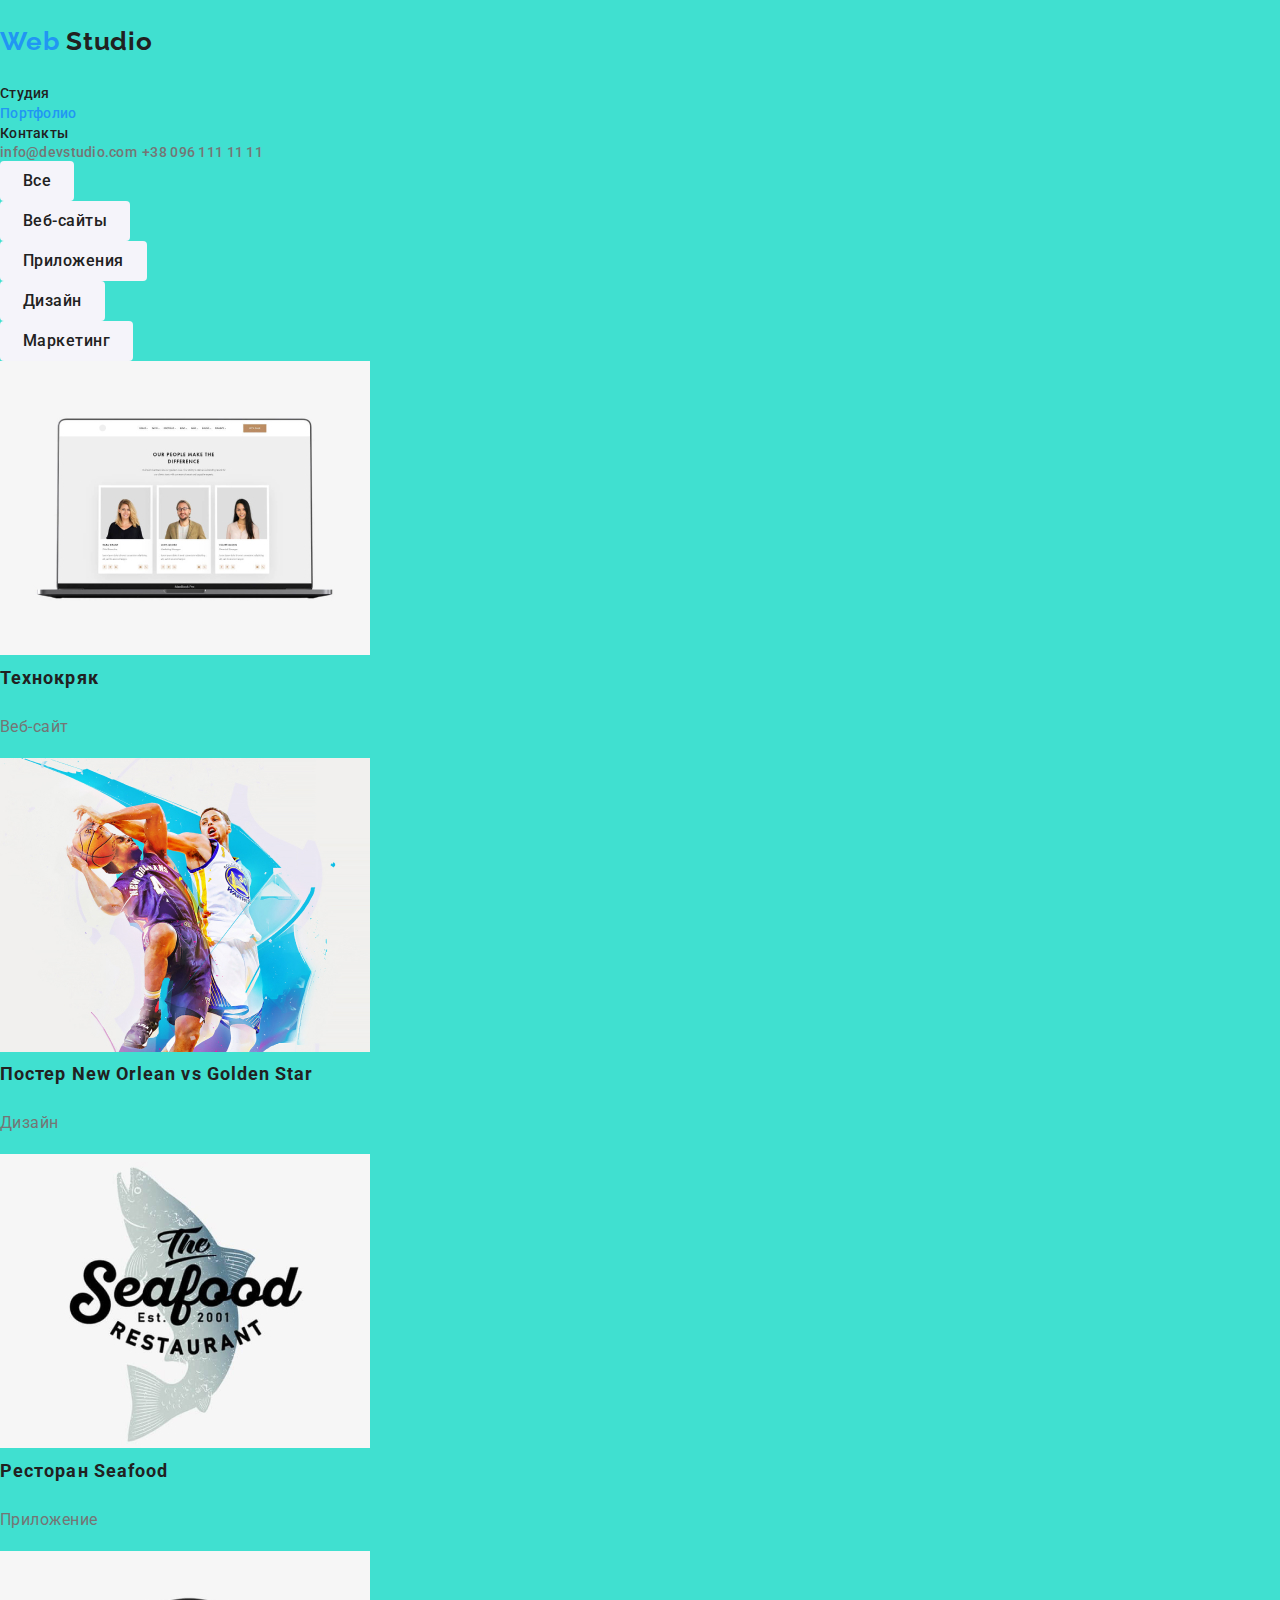
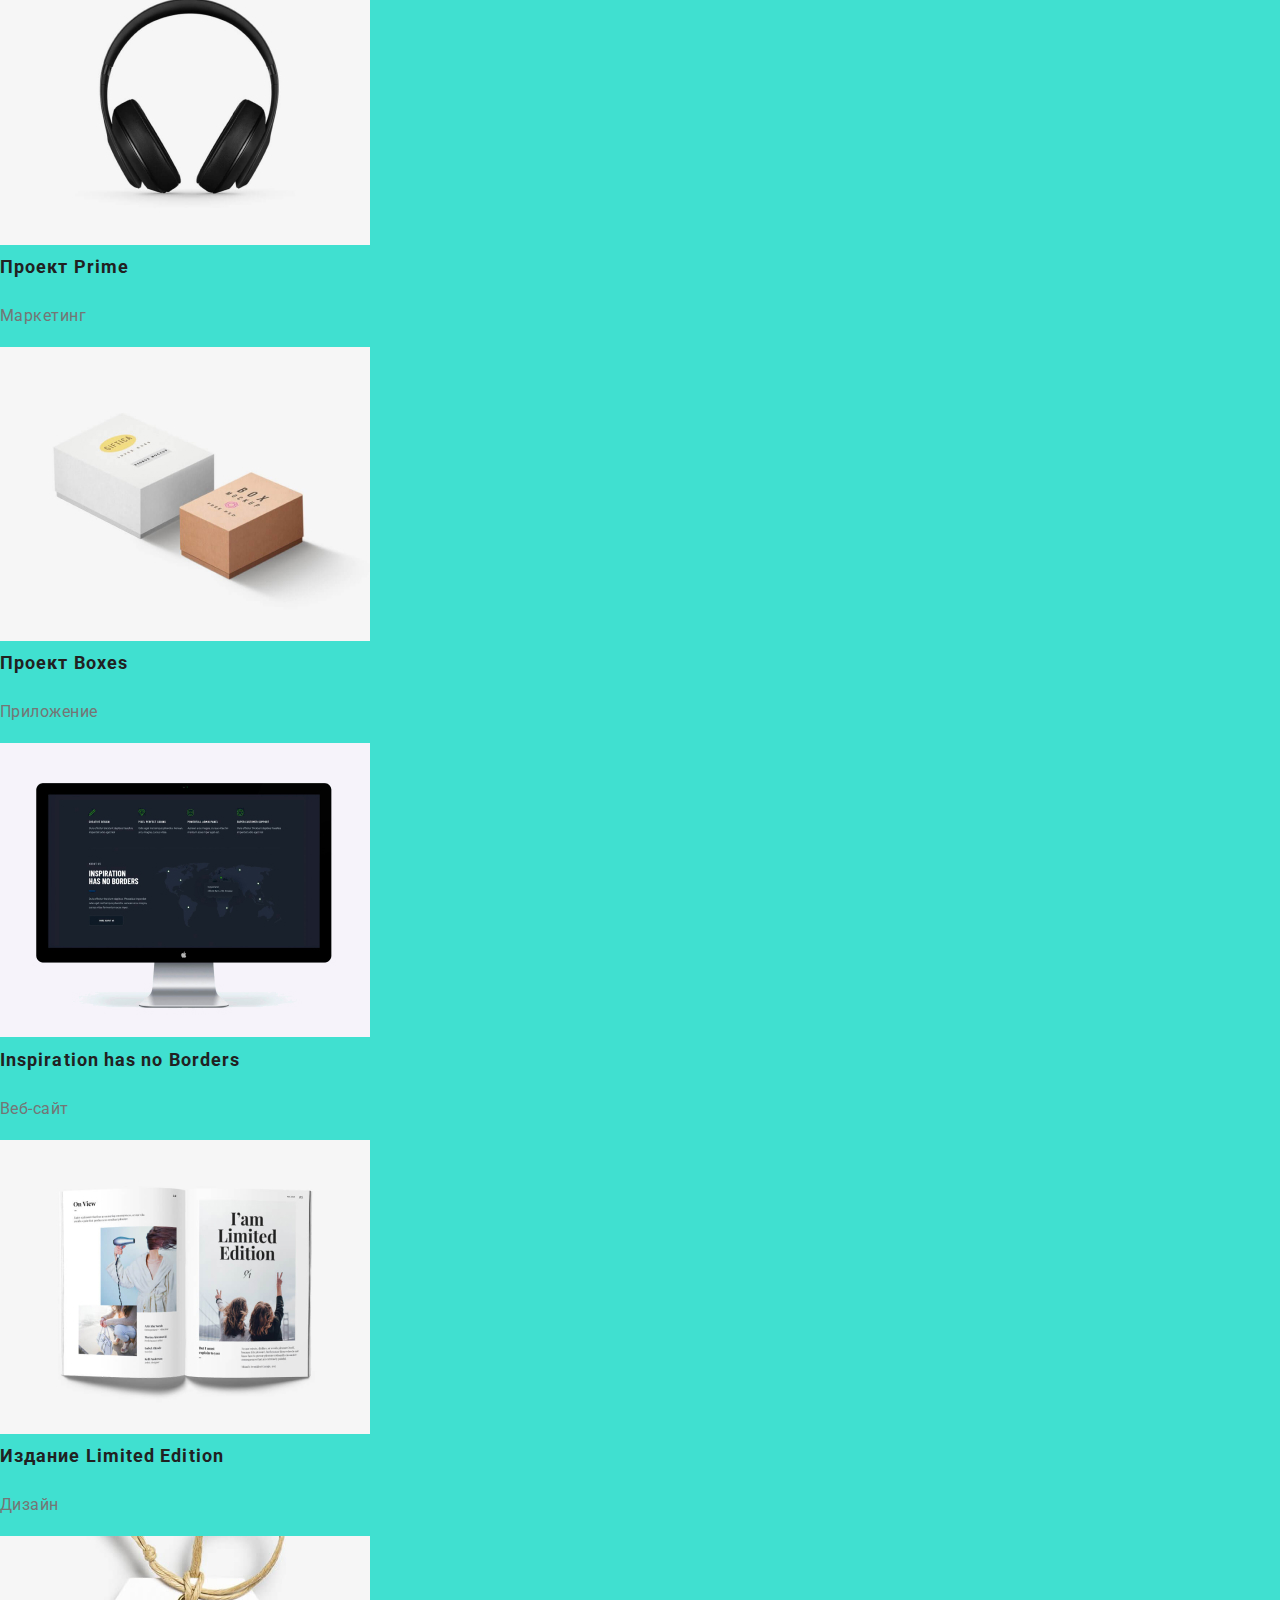
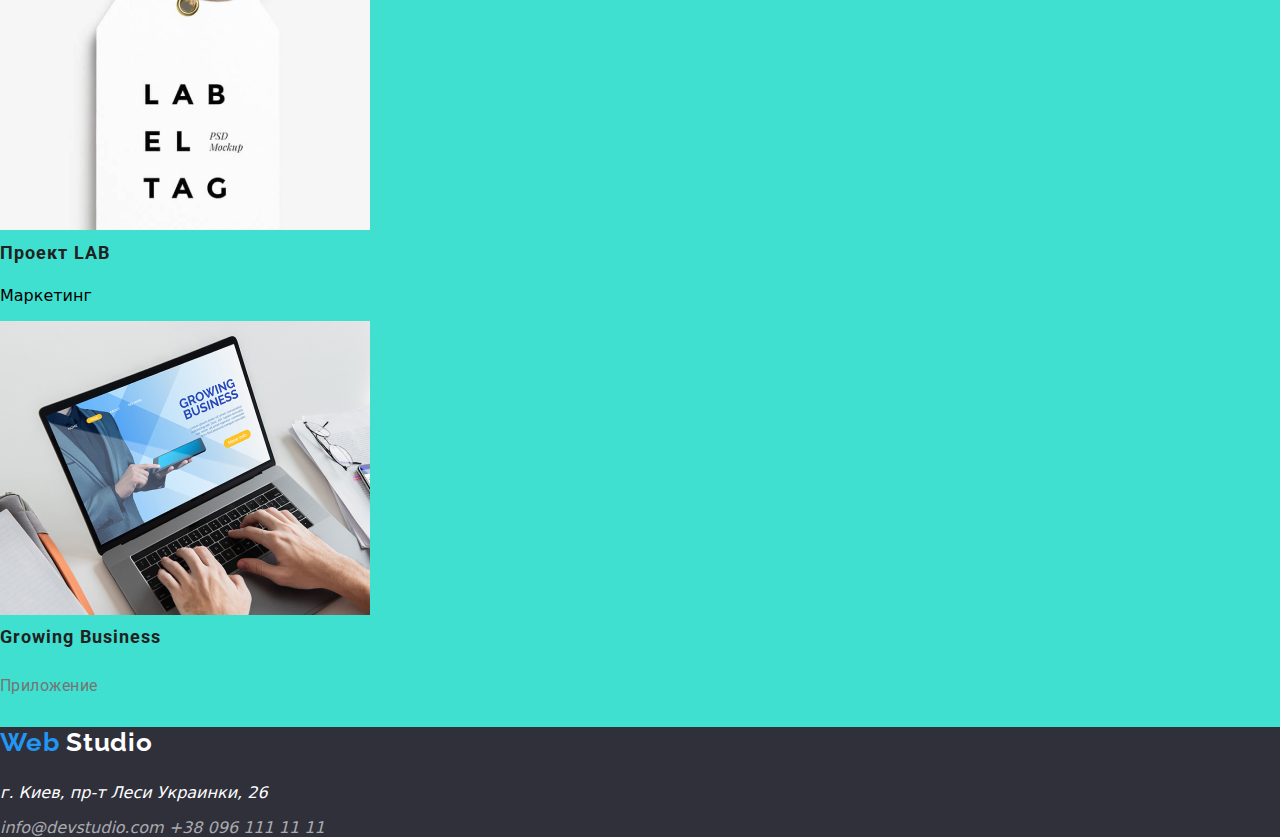
==== portfolio.html @ 411bbccc "підготував для роботи над 3 д.з по новому макету" ====
<!DOCTYPE html>
<html lang="en">
<head>
  <meta charset="UTF-8">
  <meta name="viewport" content="width=device-width, initial-scale=1.0">
  <title>WebStudio</title>
  <link rel="stylesheet" href="./css/styles.css">
  <link
    rel="stylesheet"
    href="https://cdnjs.cloudflare.com/ajax/libs/modern-normalize/0.7.0/modern-normalize.min.css"
  />
  <link
      href="https://fonts.googleapis.com/css2?family=Raleway:wght@400;700&family=Roboto:wght@400;500;700;900&display=swap"
      rel="stylesheet"
    />
</head>
<body>
  <header>
    <nav>
      <a class="logo" href="./index.html"> 
        <p>Web <span class="logo_Studio">Studio</span> </p>
      </a>
      <ul class="list"> 
        <li class="item"> <a class="link"  href="./index.html">Студия</a> </li>
        <li class="item"> <a class="link current" href="./portfolio.html">Портфолио</a> </li>
        <li class="item"> <a class="link" href="">Контакты</a> </li>
      </ul>
    </nav>
    <address>
      <a class="addres-link" href="mailto:info@devstudio.com">info@devstudio.com</a>
      <a class="addres-link" href="tell:+380961111111">+38 096 111 11 11</a>
    </address>
  </header>

  <main>
    <h1 hidden>Portfolio</h1>
  <!-- фільтер -->
    <section class="filter">
      <ul class="filter__list">
        <li class="filter__item"> <button class="button" type="button">Все</button> </li>
        <li class="filter__item"> <button class="button" type="button">Веб-сайты</button> </li>
        <li class="filter__item"> <button class="button" type="button">Приложения</button> </li>
        <li class="filter__item"> <button class="button" type="button">Дизайн</button> </li>
        <li class="filter__item"> <button class="button" type="button">Маркетинг</button> </li>
      </ul>
    </section>
   <!-- наші проекти  -->
    <section class="our_projects">
      <ul>
        <li><img src="./images/portfolio/p-folio_tehnokriak.jpg" alt="Веб-сайты" width="370px" height="294px" > <h2 class="our_projects__title"> Технокряк</h2> <p class="our_projects__descript">Веб-сайт </p> </li>
        <li><img src="./images/portfolio/p-folio_poster_New_Orlean.jpg" alt="Постери" width="370px" height="294px" > <h2 class="our_projects__title">Постер New Orlean vs Golden Star </h2> <p class="our_projects__descript">Дизайн </p> </li>
        <li><img src="./images/portfolio/p-folio_restaurant_Seafood.jpg" alt="ресторани" width="370px" height="294px" > <h2 class="our_projects__title">Ресторан Seafood </h2> <p class="our_projects__descript"> Приложение</p> </li>
        <li><img src="./images/portfolio/p-folio_Project_Prime.jpg" alt="Проект Прайм" width="370px" height="294px" > <h2 class="our_projects__title"> Проект Prime</h2> <p class="our_projects__descript"> Маркетинг</p> </li>
        <li><img src="./images/portfolio/p-folio_project_Boxes.jpg" alt="project  Boxes" width="370px" height="294px" > <h2 class="our_projects__title">Проект Boxes </h2> <p class="our_projects__descript">Приложение </p> </li>
        <li><img src="./images/portfolio/p-folio_Inspiration_has_no_Borders.jpg" alt="Inspiration has no Borders" width="370px" height="294px" > <h2 class="our_projects__title"> Inspiration has no Borders</h2> <p class="our_projects__descript">Веб-сайт </p> </li>
        <li><img src="./images/portfolio/p-folio_publication_Limited_Edition.jpg" alt="Издание Limited Edition" width="370px" height="294px" > <h2 class="our_projects__title">Издание Limited Edition </h2> <p class="our_projects__descript"> Дизайн</p> </li>
        <li><img src="./images/portfolio/p-folio_project_LAB.jpg" alt="Проект LAB" width="370px" height="294px" > <h2 class="our_projects__title"> Проект LAB</h2> <p> Маркетинг</p class="our_projects__descript"> </li>
        <li><img src="./images/portfolio/p-folio_Growing_Business.jpg" alt="Growing Business" width="370px" height="294px" > <h2 class="our_projects__title">Growing Business </h2> <p class="our_projects__descript">Приложение </p> </li>
      </ul>
    </section>

  </main>

  <!-- футер -->
  <footer>
    <a class="logo" href="./index.html"> 
      <p>Web <span class="logo_Studio">Studio</span> </p>
      </a>
    <address>
      <p class="footer-address">г. Киев, пр-т Леси Украинки, 26</p>
      <a href="mailto:info@devstudio.com">info@devstudio.com</a>
      <a href="tell:+380961111111">+38 096 111 11 11</a>
    </address>
  </footer>
  
</body>
</html>
---- css/styles.css ----
:root {
  --logo-color: #2196F3;
  --descript-color: #757575;
  --addres-footer-color: rgba(255, 255, 255, 0.6);
  --font-color: #212121;
  --background-button: #F5F4FA; 
  --dark-background-color: #FFFFFF;
}

h1,h2,h3 {margin: 0px;}
a {
  text-decoration: none;
}
ul {
  list-style: none;
  padding: 0px;
  margin: 0px;
}

body {background-color: turquoise;}

/* =====header===== */
header .link {
  font-family: Roboto;
  font-weight: 500;
  font-size: 14px;
  line-height: 1.43;
  letter-spacing: 0.02em;
  color: var(--font-color);}
  header .link:hover, header .link:focus {
    color: var(--logo-color);
  }

.logo { color: var(--logo-color) ;
  font-family: Raleway;
  font-weight: bold;
  font-size: 26px;
  line-height: 1.192;
  letter-spacing: 0.03em;
 } 
  .logo_Studio { color: var(--font-color);}
.addres-link 
{font-family: Roboto;
  font-style: normal;
  font-weight: 500;
  font-size: 14px;
  line-height: 1.143;
  letter-spacing: 0.02em;
 color: var(--descript-color);}
 .addres-link:hover, .addres-link:focus {
color: var(--logo-color);
 }
 
 nav .current {
  color: var(--logo-color);}

/* =====hero===== */
.hero {background-color: #2F303A;}
.hero .title { 
  font-family: Roboto;
  font-weight: 900;
  font-size: 44px;
  line-height: 1.364;
  text-align: center;
  letter-spacing: 0.06em;
  text-transform: uppercase;
  color: var(--dark-background-color) ; }

  /* =====button===== */
  .hero .button {
font-family: Roboto;
font-style: normal;
font-weight: bold;
font-size: 16px;
line-height: 1.875;
/* display: flex; */
align-items: center;
text-align: center;
letter-spacing: 0.06em;
color: var(--dark-background-color);
background-color: var(--logo-color);
padding: 10px 32px;
  }
/* =====filter===== */
  .filter .button {
    font-family: Roboto;
    font-weight: 500;
    font-size: 16px;
    line-height: 1.625;
    text-align: center;
    letter-spacing: 0.03em;
    color: var(--font-color);
    background: var(--background-button);

    padding: 6px 22px;
  }
  .button:hover, .button:focus {
color: var(--dark-background-color);
background-color: var(--logo-color);
  }
  .button {
    border-radius: 4px;
    border: 1px solid transparent;
    
  }
/* .bbbutton {border-radius: 4px;
  font-size: 16px;
  padding: 6px 22px;
  display: inline-block;
  font-family: inherit;
  font-weight: bold;
  text-align: center;
  border: 1px solid transparent;


  color: tomato;
  background-color: blue;
  line-height: 1.88;
  letter-spacing: 0.06em;
  padding: 10px 32px;} */
/* =====advantages===== */
.advantages__title{
  font-family: Roboto;
font-weight: bold;
font-size: 14px;
line-height: 1.143;
letter-spacing: 0.03em;
text-transform: uppercase;
color: var(--font-color);
}
.advantages__descript {
  font-family: Roboto;
  font-weight: normal;
  font-size: 14px;
  line-height: 2;
  letter-spacing: 0.03em;
  color:var(--descript-color);}

  /* =====specialty===== */
.specialty__title {
font-family: Roboto;
font-weight: bold;
font-size: 36px;
line-height: 1.167;
text-align: center;
letter-spacing: 0.03em;
color: var(--font-color);
}

/* =====team===== */
.team__title{
  font-family: Roboto;
    font-weight: bold;
  font-size: 36px;
  line-height: 1.167;
  text-align: center;
  letter-spacing: 0.03em;
  color: var(--font-color);}
.team__subtitle {font-family: Roboto;
  font-weight: 500;
  font-size: 16px;
  line-height: 1.1875;
  text-align: center;
  letter-spacing: 0.03em;
  color: var(--font-color);
  }
  .team__descript {
    font-family: Roboto;
font-weight: normal;
font-size: 16px;
line-height: 1.1875;
text-align: center;
letter-spacing: 0.03em;
color:var(--descript-color);
  }

  
/* =====Portfolio===== */
.our_projects__title {
  font-family: Roboto;
font-weight: bold;
font-size: 18px;
line-height: 2;
letter-spacing: 0.06em;
color:var(--font-color);
}
.our_projects__descript {
  font-family: Roboto;
font-weight: normal;
font-size: 16px;
line-height: 1.875;
letter-spacing: 0.03em;
color: var(--descript-color);
}

  /* =====footer===== */
footer .logo_Studio {color: var(--dark-background-color);}
footer {background-color: #2F303A;
}
.footer-address {
  color: var(--dark-background-color);
}
footer address a {color: rgba(255, 255, 255, 0.6);
 }


/* ====кусочок коду для приховування непотрібно-технічного заголовку===
===hidden===
.visually-hidden {
  position: absolute !important;
  clip: rect(1px 1px 1px 1px);
  clip: rect(1px, 1px, 1px, 1px);
  padding:0 !important;
  border:0 !important;
  height: 1px !important; 
  width: 1px !important; 
  overflow: hidden;} */
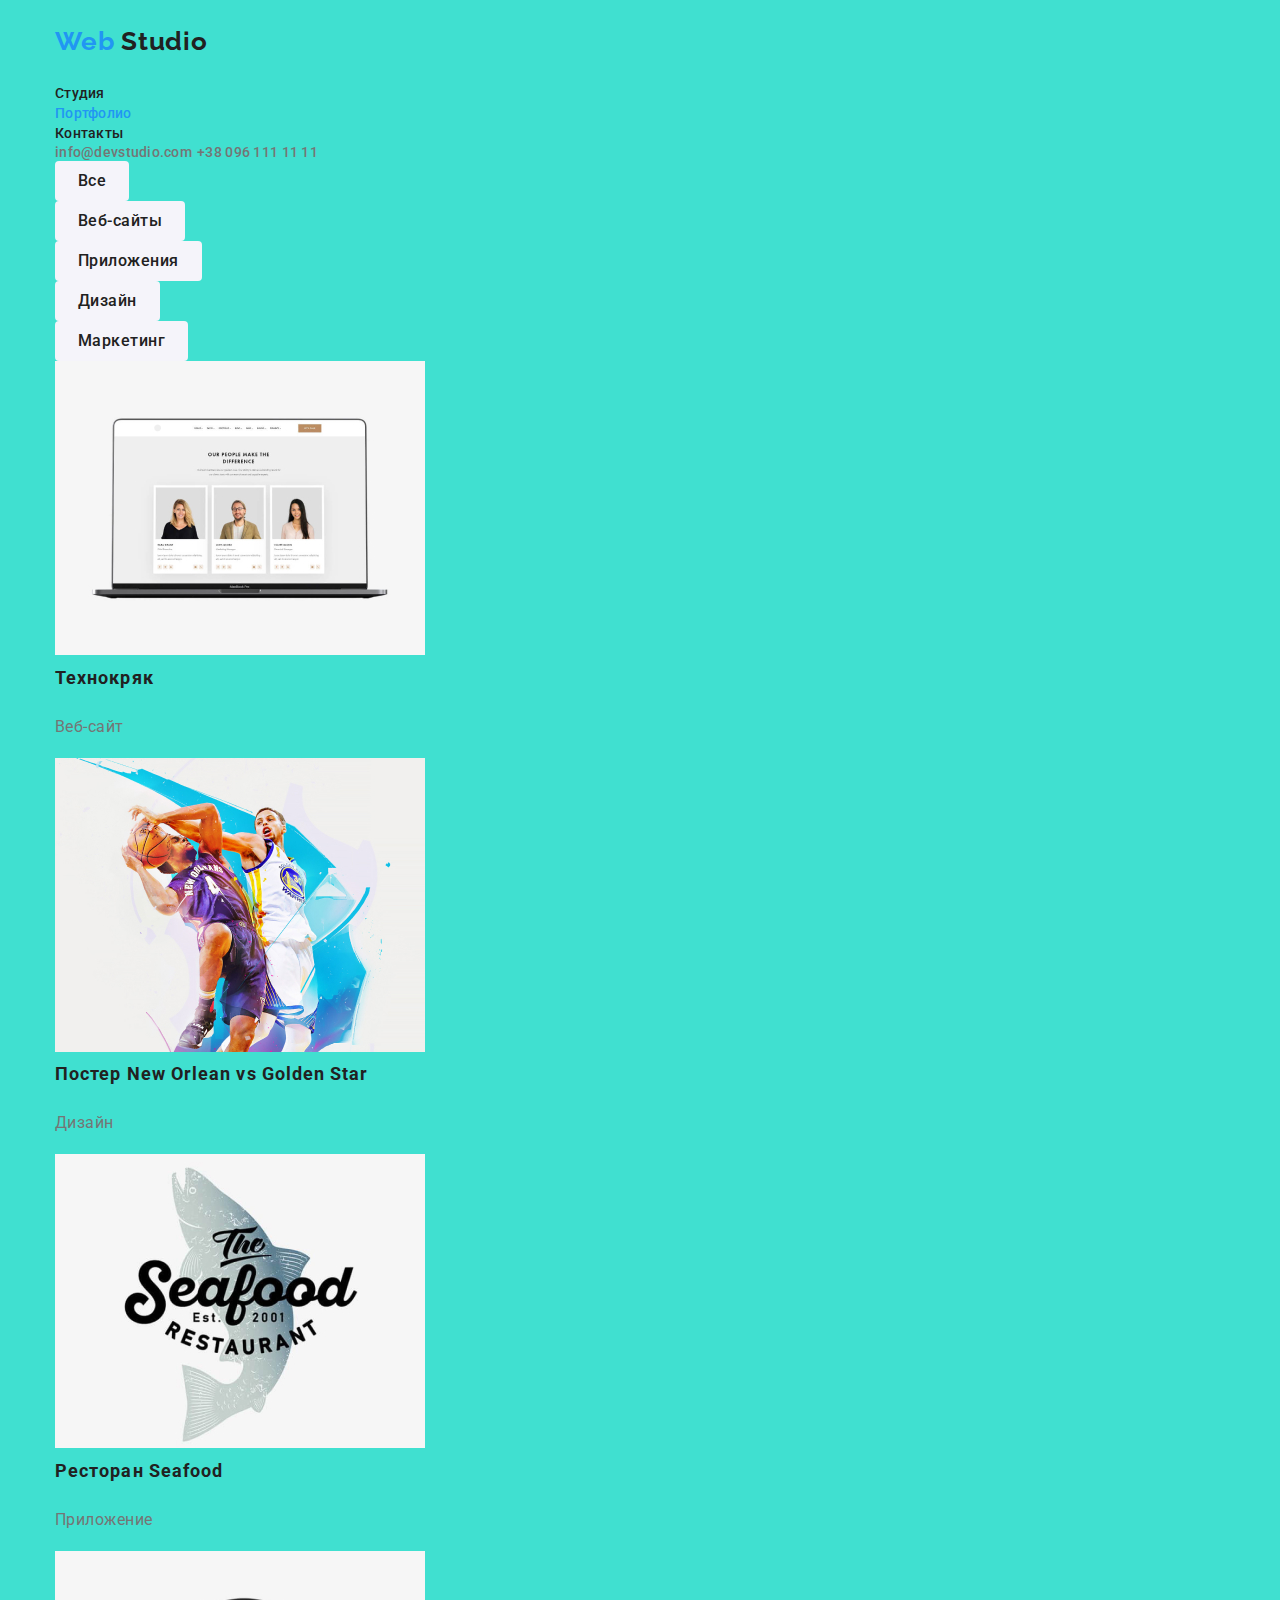
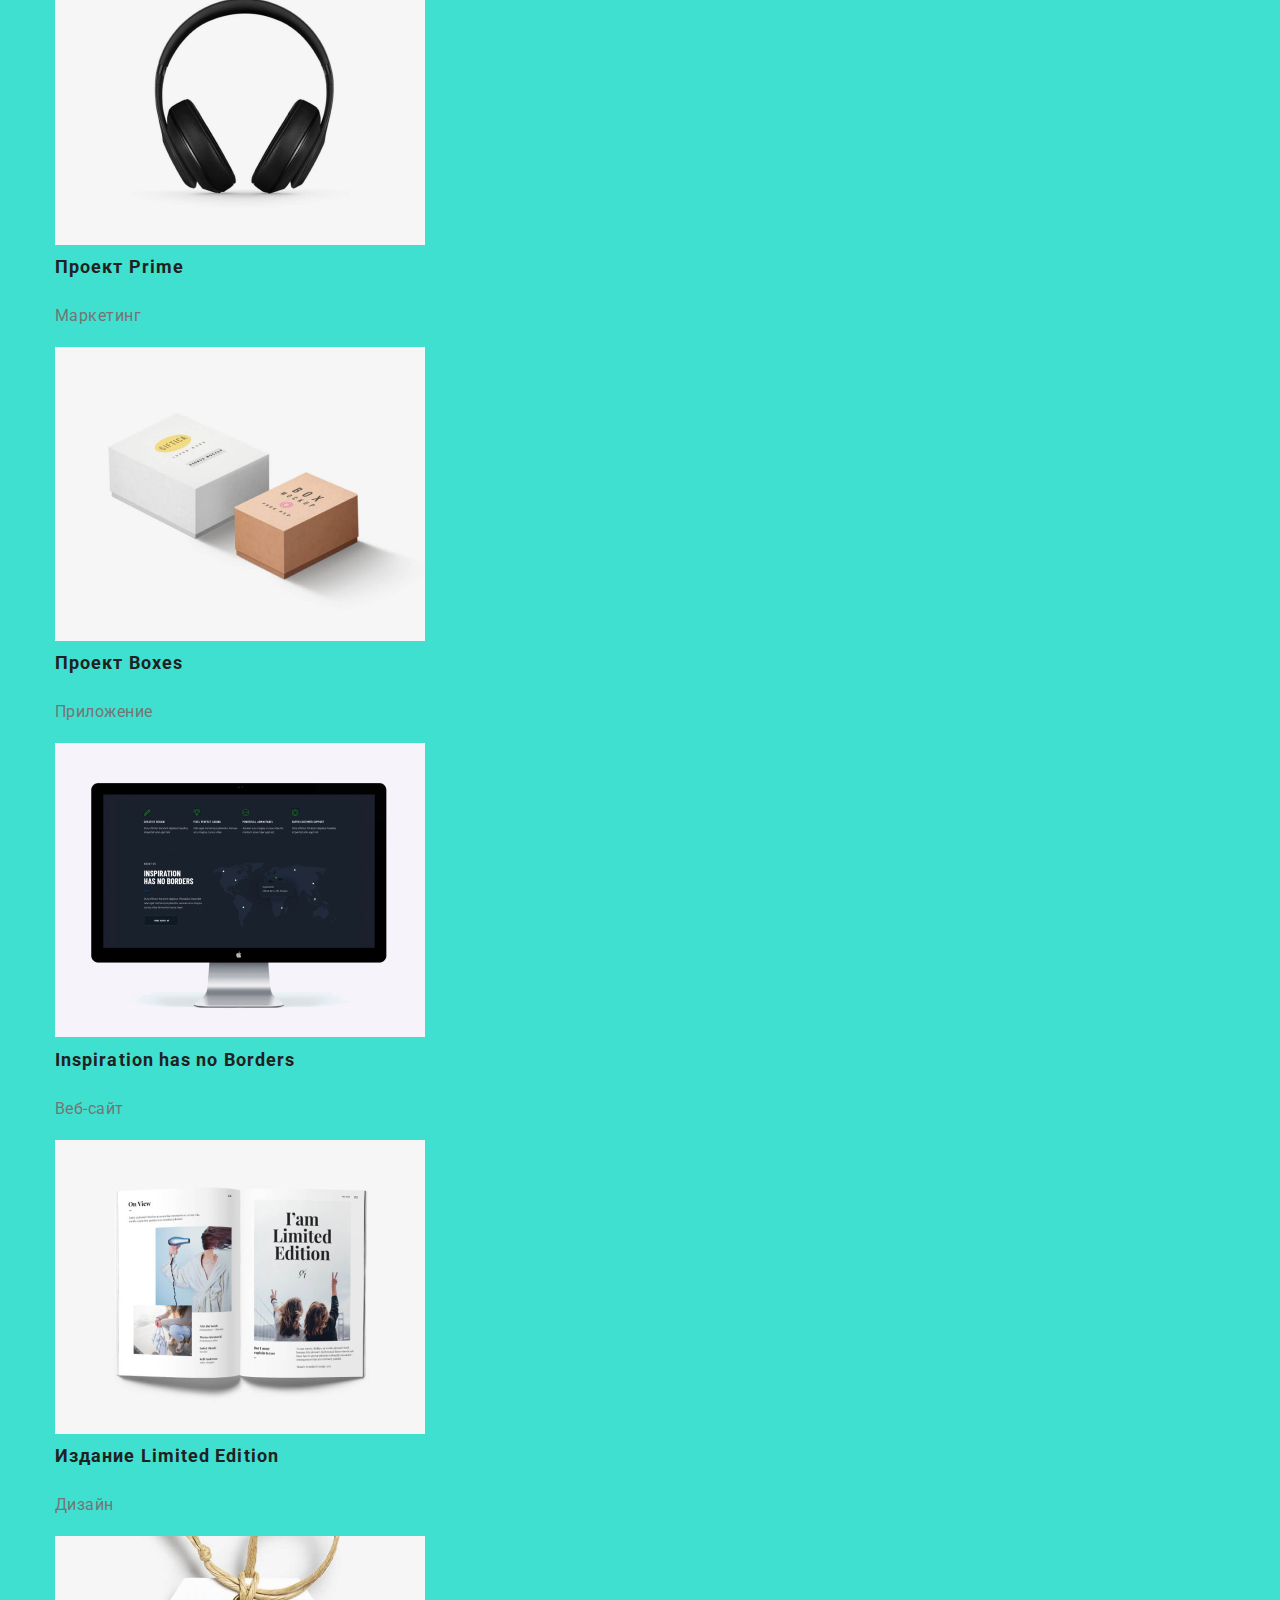
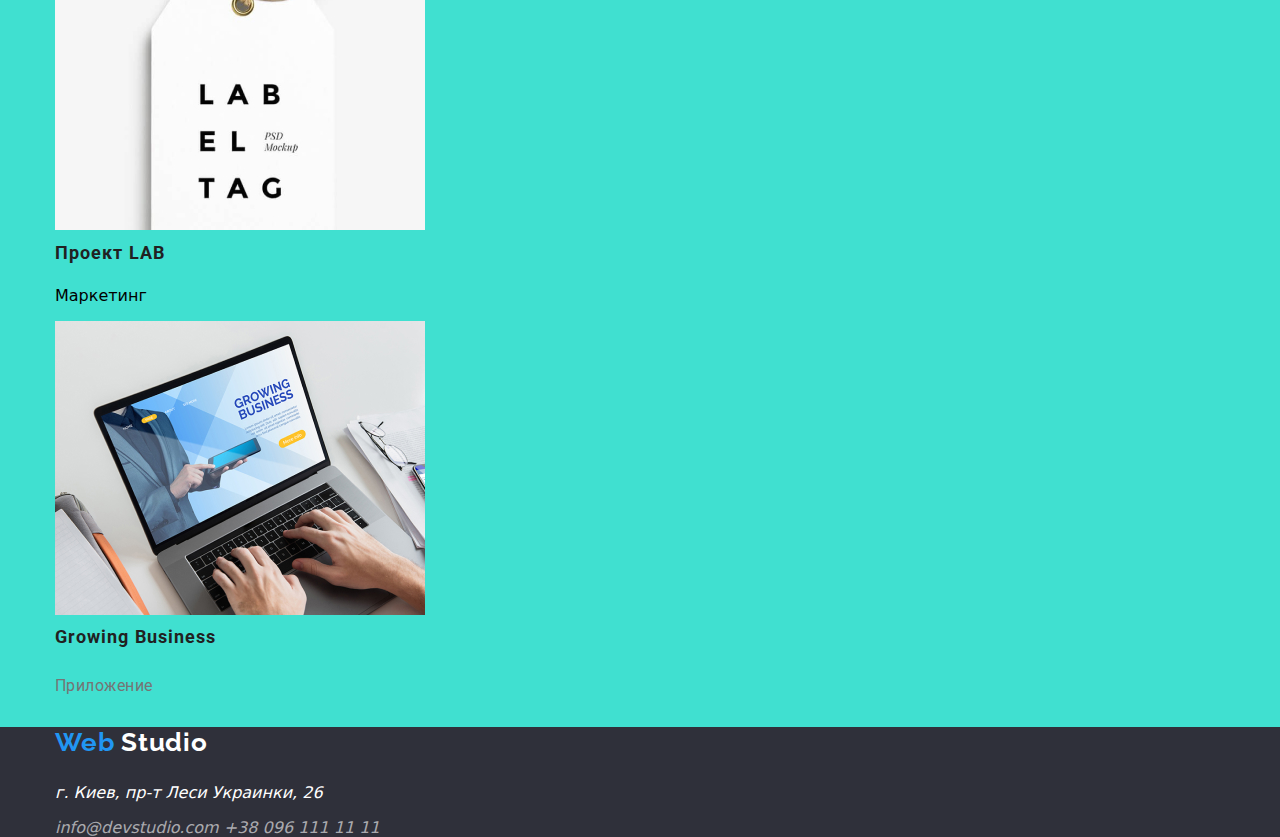
==== commit ceaef952: "почав робити display:flex на header" ====
--- a/portfolio.html
+++ b/portfolio.html
@@ -16,6 +16,7 @@
 </head>
 <body>
   <header>
+    <div class="container">
     <nav>
       <a class="logo" href="./index.html"> 
         <p>Web <span class="logo_Studio">Studio</span> </p>
@@ -30,12 +31,14 @@
       <a class="addres-link" href="mailto:info@devstudio.com">info@devstudio.com</a>
       <a class="addres-link" href="tell:+380961111111">+38 096 111 11 11</a>
     </address>
+    </div>
   </header>
 
   <main>
-    <h1 hidden>Portfolio</h1>
-  <!-- фільтер -->
+    <!-- фільтер -->
     <section class="filter">
+      <div class="container">
+      <h1 class="visually-hidden" >Portfolio</h1>
       <ul class="filter__list">
         <li class="filter__item"> <button class="button" type="button">Все</button> </li>
         <li class="filter__item"> <button class="button" type="button">Веб-сайты</button> </li>
@@ -43,9 +46,11 @@
         <li class="filter__item"> <button class="button" type="button">Дизайн</button> </li>
         <li class="filter__item"> <button class="button" type="button">Маркетинг</button> </li>
       </ul>
+      </div>
     </section>
    <!-- наші проекти  -->
     <section class="our_projects">
+      <div class="container">
       <ul>
         <li><img src="./images/portfolio/p-folio_tehnokriak.jpg" alt="Веб-сайты" width="370px" height="294px" > <h2 class="our_projects__title"> Технокряк</h2> <p class="our_projects__descript">Веб-сайт </p> </li>
         <li><img src="./images/portfolio/p-folio_poster_New_Orlean.jpg" alt="Постери" width="370px" height="294px" > <h2 class="our_projects__title">Постер New Orlean vs Golden Star </h2> <p class="our_projects__descript">Дизайн </p> </li>
@@ -57,12 +62,13 @@
         <li><img src="./images/portfolio/p-folio_project_LAB.jpg" alt="Проект LAB" width="370px" height="294px" > <h2 class="our_projects__title"> Проект LAB</h2> <p> Маркетинг</p class="our_projects__descript"> </li>
         <li><img src="./images/portfolio/p-folio_Growing_Business.jpg" alt="Growing Business" width="370px" height="294px" > <h2 class="our_projects__title">Growing Business </h2> <p class="our_projects__descript">Приложение </p> </li>
       </ul>
+      </div>
     </section>
-
   </main>
 
   <!-- футер -->
   <footer>
+    <div class="container">
     <a class="logo" href="./index.html"> 
       <p>Web <span class="logo_Studio">Studio</span> </p>
       </a>
@@ -71,6 +77,7 @@
       <a href="mailto:info@devstudio.com">info@devstudio.com</a>
       <a href="tell:+380961111111">+38 096 111 11 11</a>
     </address>
+  </div>
   </footer>
   
 </body>
--- a/css/styles.css
+++ b/css/styles.css
@@ -1,3 +1,9 @@
+*,
+*::before,
+*::after {
+  box-sizing: inherit;
+}
+
 :root {
   --logo-color: #2196F3;
   --descript-color: #757575;
@@ -17,7 +23,23 @@
   margin: 0px;
 }
 
-body {background-color: turquoise;}
+body {
+    margin: 0px;
+    font-family: roboto, sans-serif;
+    /* font-size: 14px;
+    line-height: 1.14;
+    letter-spacing: 0.03em; */
+    background-color: turquoise;}
+
+.container {
+width: 1200px;
+padding-right: 15px;
+padding-left: 15px;
+margin-left: auto;
+margin-right: auto;
+outline: 2px solid var(--fix);
+}
+
 
 /* =====header===== */
 header .link {
@@ -54,6 +76,13 @@
  nav .current {
   color: var(--logo-color);}
 
+  .leveling {display: flex;
+    align-items: baseline;
+  }
+  .header__nav {display: flex;
+    align-items: center;}
+  .header__list {display: flex;}
+
 /* =====hero===== */
 .hero {background-color: #2F303A;}
 .hero .title { 
@@ -205,7 +234,7 @@
 
 
 /* ====кусочок коду для приховування непотрібно-технічного заголовку===
-===hidden===
+===hidden=== */
 .visually-hidden {
   position: absolute !important;
   clip: rect(1px 1px 1px 1px);
@@ -214,4 +243,4 @@
   border:0 !important;
   height: 1px !important; 
   width: 1px !important; 
-  overflow: hidden;} */+  overflow: hidden;}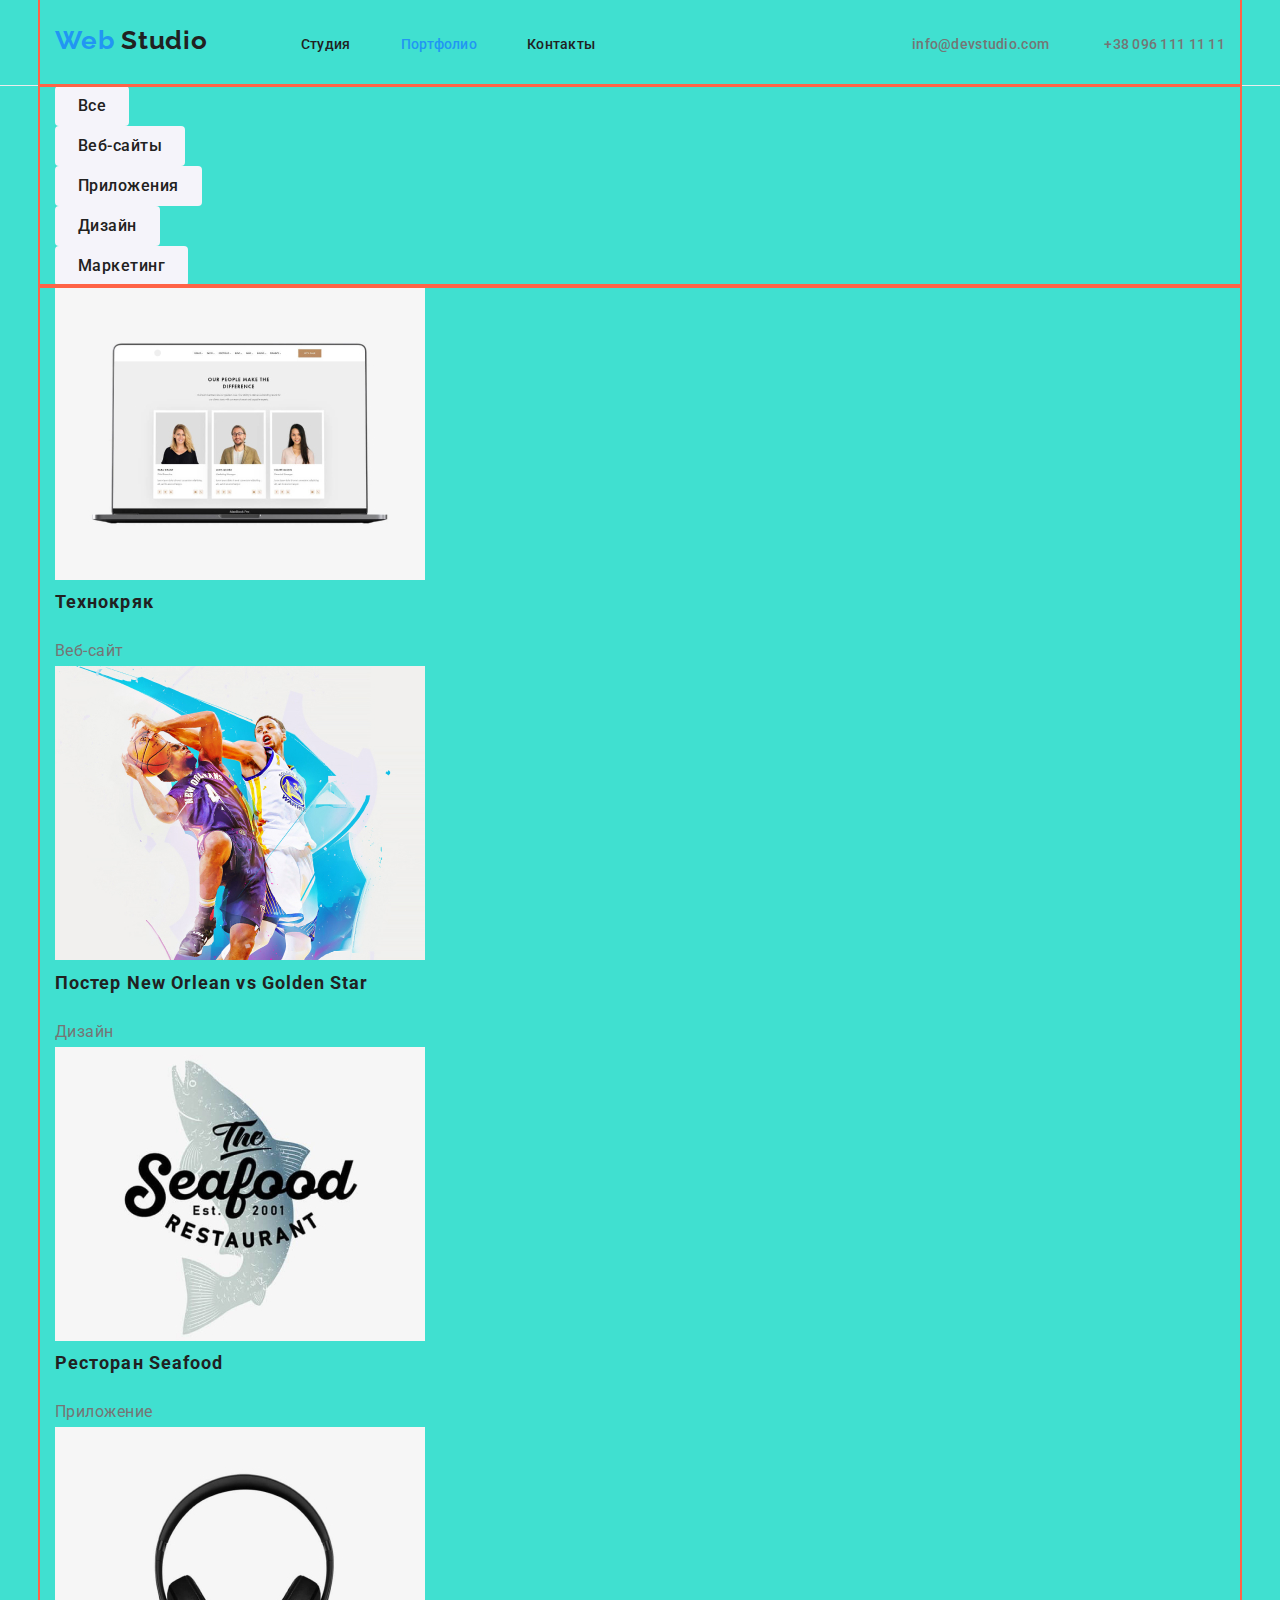
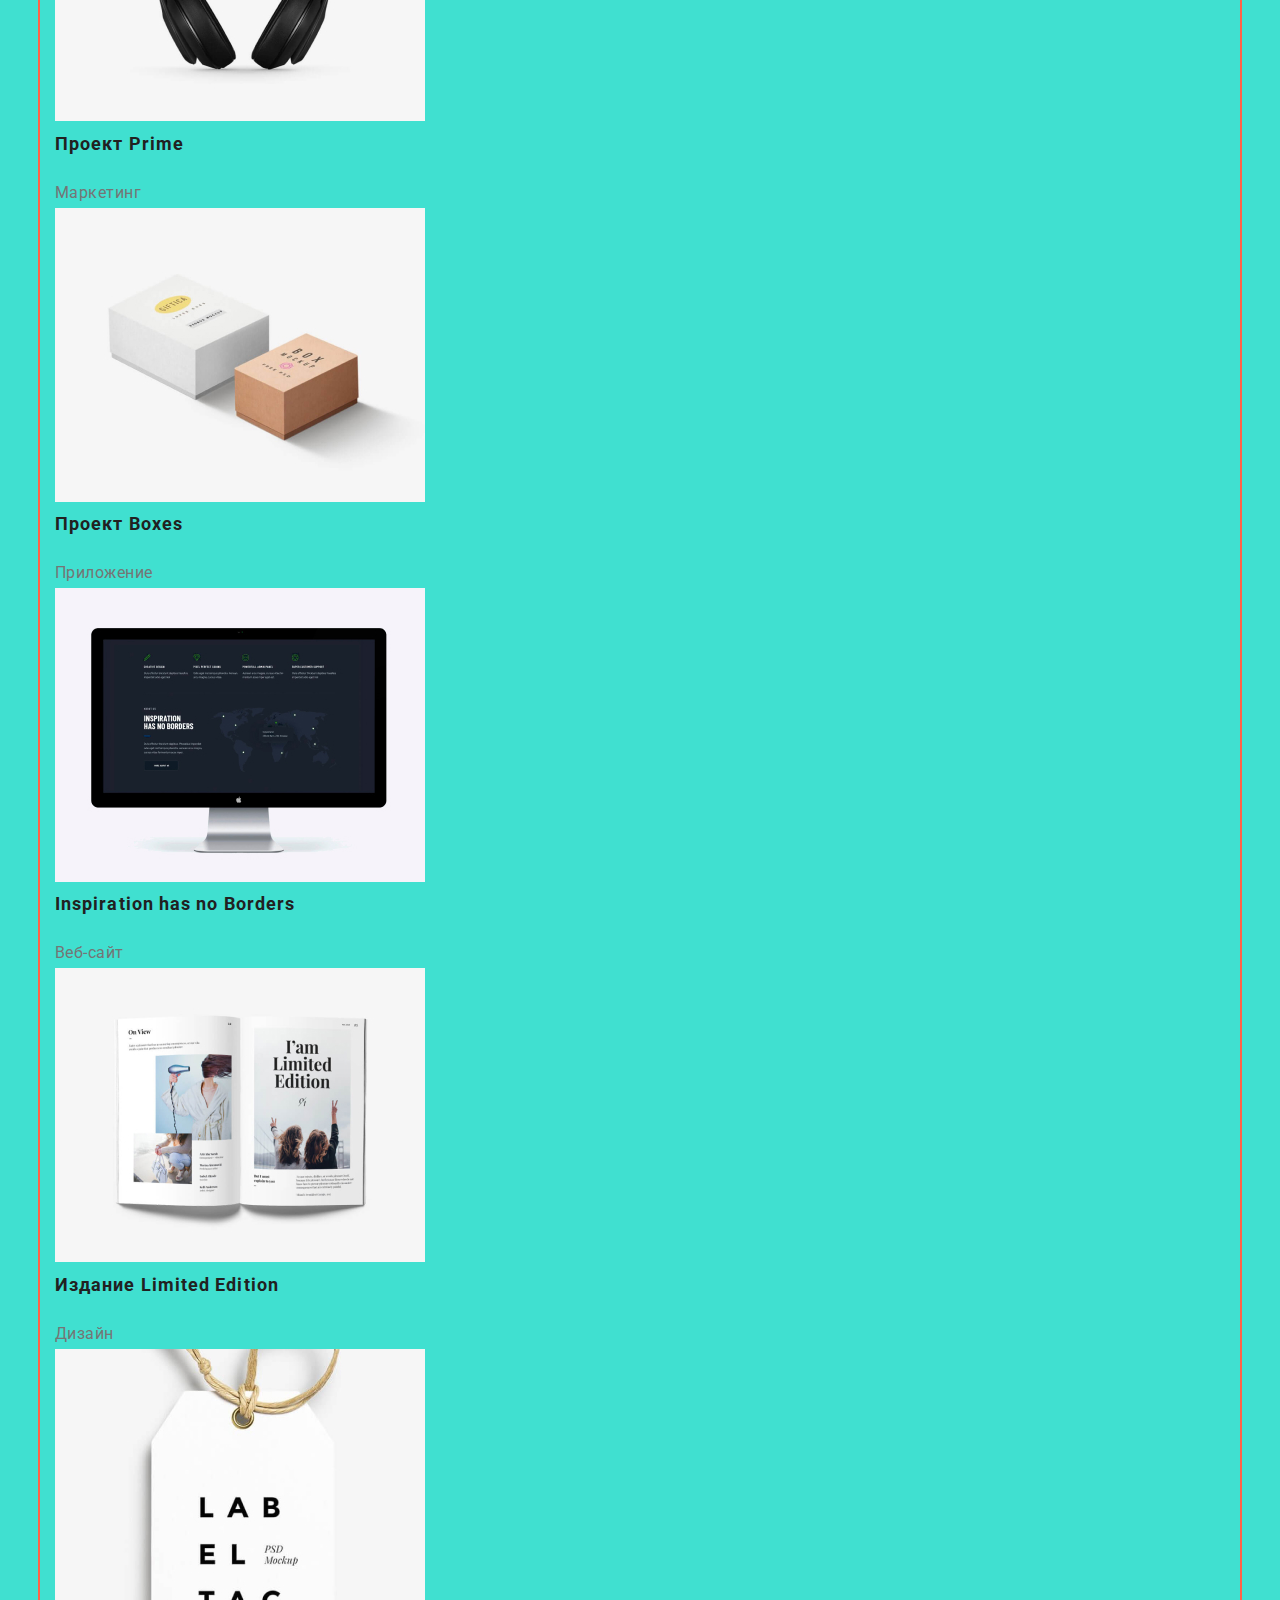
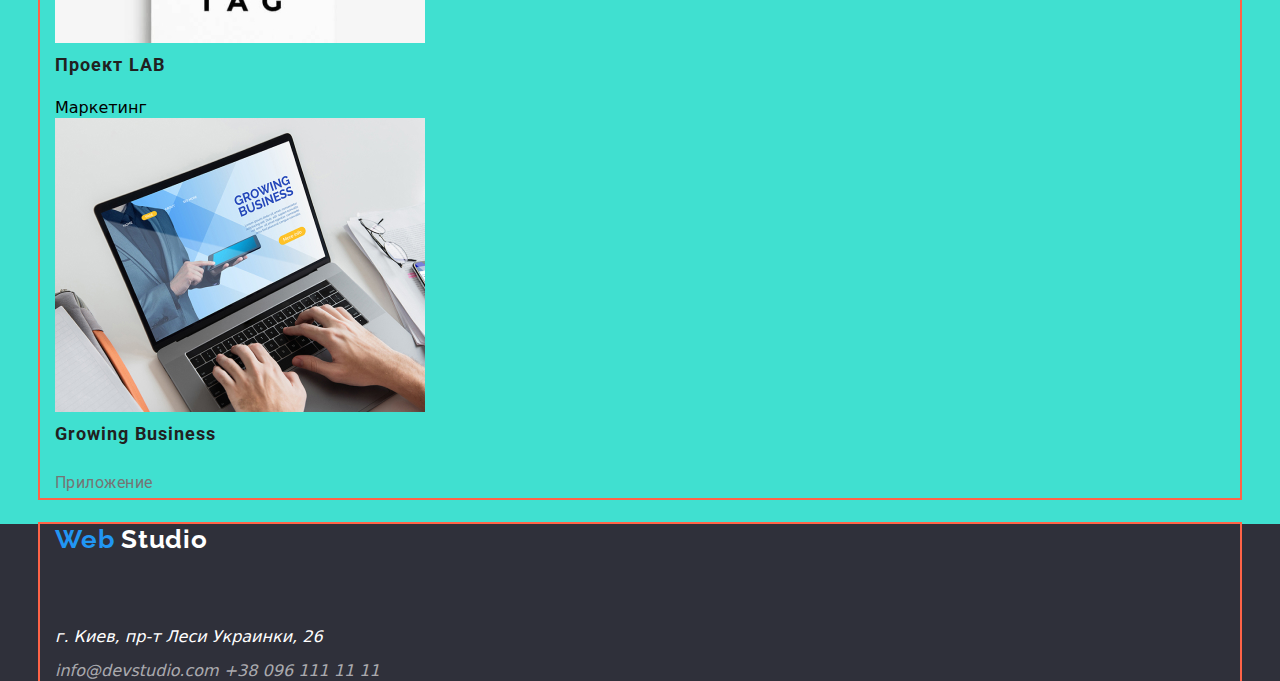
==== commit 31a92569: "зробиа шапку" ====
--- a/portfolio.html
+++ b/portfolio.html
@@ -16,18 +16,18 @@
 </head>
 <body>
   <header>
-    <div class="container">
-    <nav>
+    <div class="container leveling">
+    <nav class="header__nav">
       <a class="logo" href="./index.html"> 
         <p>Web <span class="logo_Studio">Studio</span> </p>
       </a>
-      <ul class="list"> 
+      <ul class="header__list"> 
         <li class="item"> <a class="link"  href="./index.html">Студия</a> </li>
         <li class="item"> <a class="link current" href="./portfolio.html">Портфолио</a> </li>
         <li class="item"> <a class="link" href="">Контакты</a> </li>
       </ul>
     </nav>
-    <address>
+    <address class="header__address">
       <a class="addres-link" href="mailto:info@devstudio.com">info@devstudio.com</a>
       <a class="addres-link" href="tell:+380961111111">+38 096 111 11 11</a>
     </address>
--- a/css/styles.css
+++ b/css/styles.css
@@ -1,3 +1,5 @@
+html {box-sizing: border-box;}
+
 *,
 *::before,
 *::after {
@@ -11,6 +13,7 @@
   --font-color: #212121;
   --background-button: #F5F4FA; 
   --dark-background-color: #FFFFFF;
+  --fix: tomato;
 }
 
 h1,h2,h3 {margin: 0px;}
@@ -42,13 +45,22 @@
 
 
 /* =====header===== */
+.header__address {
+  margin-left: auto;
+}
+header .item + .item {margin-left: 50px;}
+
+header p {margin: 25px 0px;}
 header .link {
   font-family: Roboto;
   font-weight: 500;
   font-size: 14px;
   line-height: 1.43;
   letter-spacing: 0.02em;
-  color: var(--font-color);}
+  color: var(--font-color);
+  display: block;
+  padding: 31px 0px;
+}
   header .link:hover, header .link:focus {
     color: var(--logo-color);
   }
@@ -59,8 +71,13 @@
   font-size: 26px;
   line-height: 1.192;
   letter-spacing: 0.03em;
+
+  margin-right: 93px;
  } 
   .logo_Studio { color: var(--font-color);}
+  .addres-link:not(:last-child) {margin-right: 50px;}
+ 
+
 .addres-link 
 {font-family: Roboto;
   font-style: normal;
@@ -80,20 +97,26 @@
     align-items: baseline;
   }
   .header__nav {display: flex;
-    align-items: center;}
+    align-items: baseline;}
   .header__list {display: flex;}
+  header {
+    border-bottom: 1px solid #ECECEC;}
+    main p {margin-bottom: 0px;}
 
 /* =====hero===== */
-.hero {background-color: #2F303A;}
+.hero {
+  text-align: center;
+  background-color: #2F303A;}
 .hero .title { 
   font-family: Roboto;
   font-weight: 900;
   font-size: 44px;
   line-height: 1.364;
-  text-align: center;
   letter-spacing: 0.06em;
   text-transform: uppercase;
-  color: var(--dark-background-color) ; }
+  color: var(--dark-background-color) ; 
+
+margin-bottom: 30px ;}
 
   /* =====button===== */
   .hero .button {
@@ -102,7 +125,6 @@
 font-weight: bold;
 font-size: 16px;
 line-height: 1.875;
-/* display: flex; */
 align-items: center;
 text-align: center;
 letter-spacing: 0.06em;
@@ -128,6 +150,7 @@
 background-color: var(--logo-color);
   }
   .button {
+    display: inline-block;
     border-radius: 4px;
     border: 1px solid transparent;
     
@@ -226,7 +249,7 @@
 footer .logo_Studio {color: var(--dark-background-color);}
 footer {background-color: #2F303A;
 }
-.footer-address {
+footer address {
   color: var(--dark-background-color);
 }
 footer address a {color: rgba(255, 255, 255, 0.6);
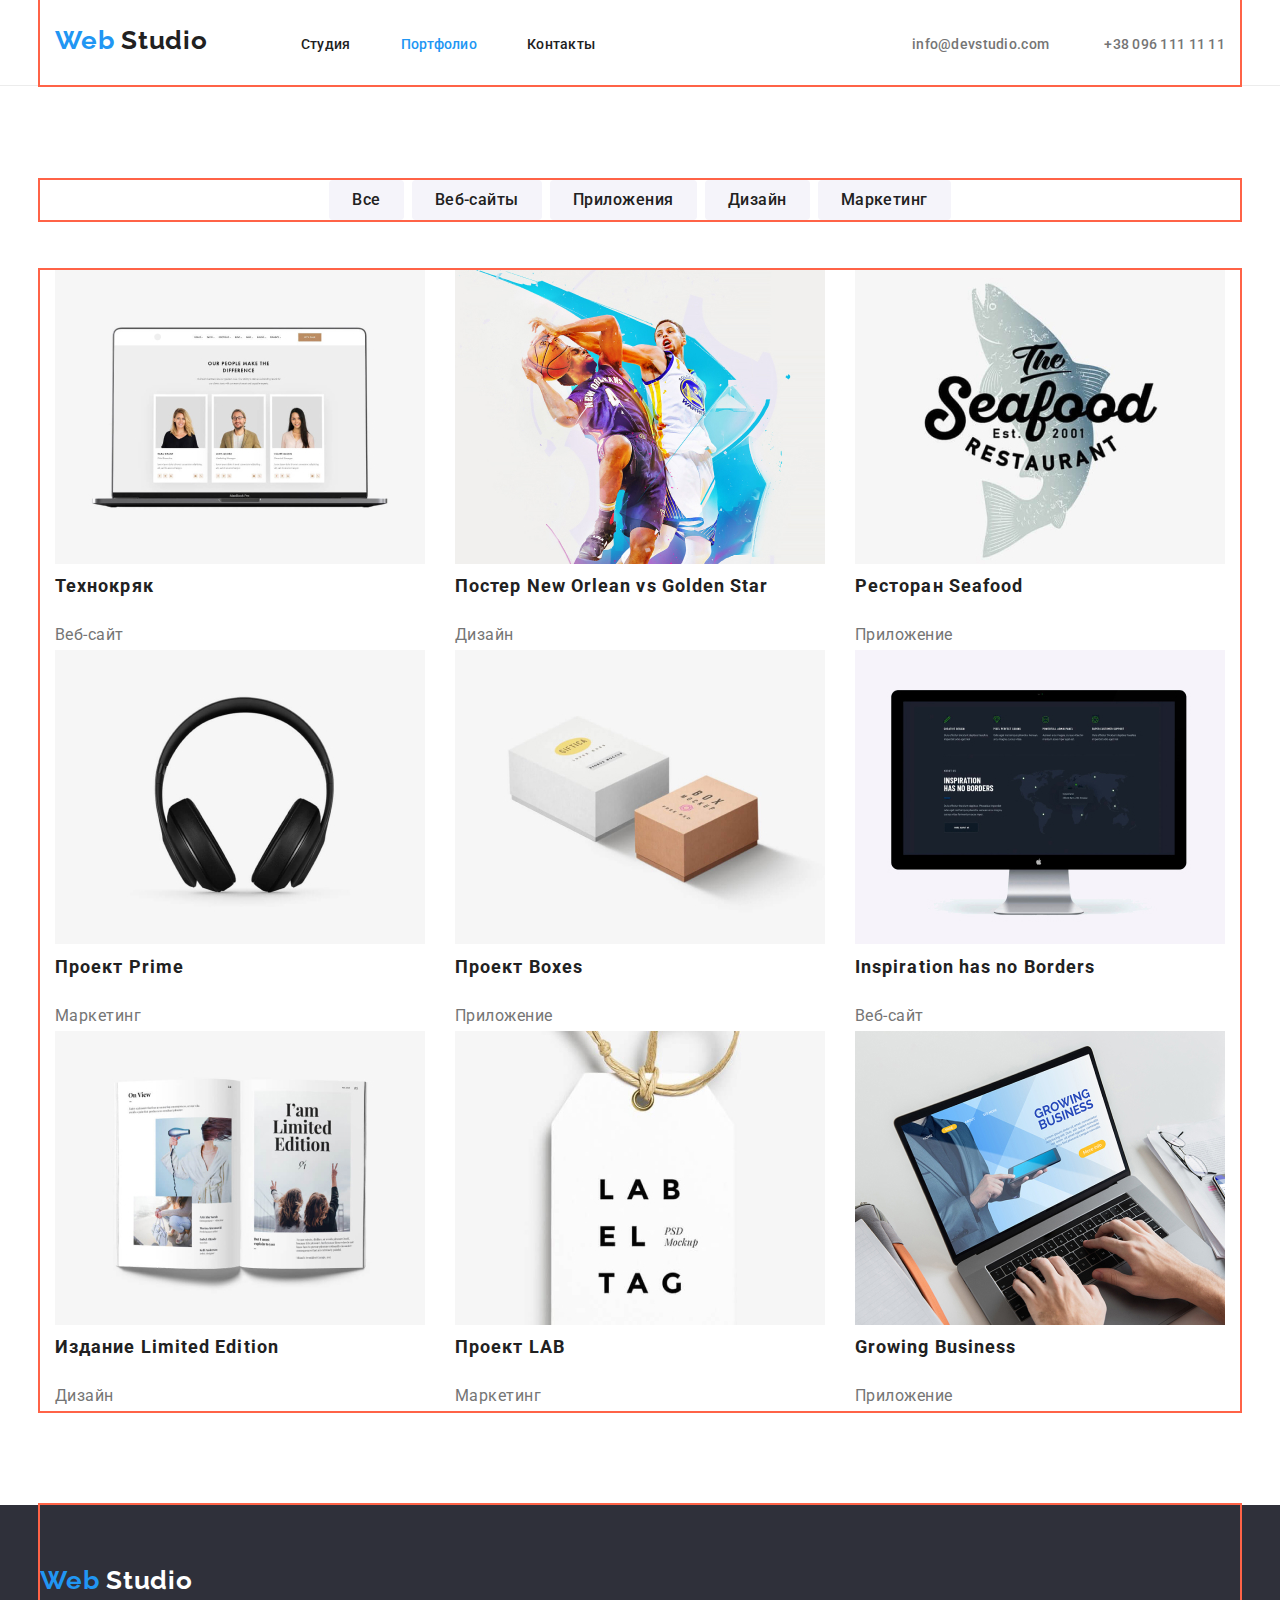
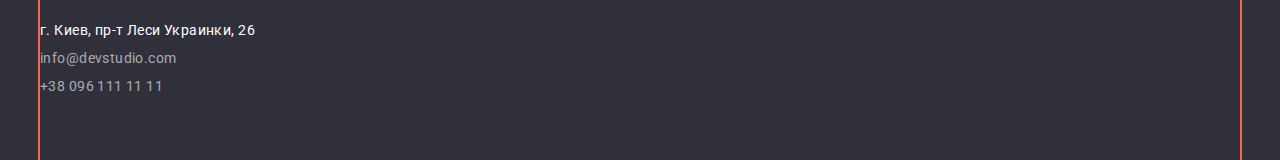
==== commit 9f320eda: "зверстав 3 д.з є помирка по calc" ====
--- a/portfolio.html
+++ b/portfolio.html
@@ -51,16 +51,16 @@
    <!-- наші проекти  -->
     <section class="our_projects">
       <div class="container">
-      <ul>
-        <li><img src="./images/portfolio/p-folio_tehnokriak.jpg" alt="Веб-сайты" width="370px" height="294px" > <h2 class="our_projects__title"> Технокряк</h2> <p class="our_projects__descript">Веб-сайт </p> </li>
-        <li><img src="./images/portfolio/p-folio_poster_New_Orlean.jpg" alt="Постери" width="370px" height="294px" > <h2 class="our_projects__title">Постер New Orlean vs Golden Star </h2> <p class="our_projects__descript">Дизайн </p> </li>
-        <li><img src="./images/portfolio/p-folio_restaurant_Seafood.jpg" alt="ресторани" width="370px" height="294px" > <h2 class="our_projects__title">Ресторан Seafood </h2> <p class="our_projects__descript"> Приложение</p> </li>
-        <li><img src="./images/portfolio/p-folio_Project_Prime.jpg" alt="Проект Прайм" width="370px" height="294px" > <h2 class="our_projects__title"> Проект Prime</h2> <p class="our_projects__descript"> Маркетинг</p> </li>
-        <li><img src="./images/portfolio/p-folio_project_Boxes.jpg" alt="project  Boxes" width="370px" height="294px" > <h2 class="our_projects__title">Проект Boxes </h2> <p class="our_projects__descript">Приложение </p> </li>
-        <li><img src="./images/portfolio/p-folio_Inspiration_has_no_Borders.jpg" alt="Inspiration has no Borders" width="370px" height="294px" > <h2 class="our_projects__title"> Inspiration has no Borders</h2> <p class="our_projects__descript">Веб-сайт </p> </li>
-        <li><img src="./images/portfolio/p-folio_publication_Limited_Edition.jpg" alt="Издание Limited Edition" width="370px" height="294px" > <h2 class="our_projects__title">Издание Limited Edition </h2> <p class="our_projects__descript"> Дизайн</p> </li>
-        <li><img src="./images/portfolio/p-folio_project_LAB.jpg" alt="Проект LAB" width="370px" height="294px" > <h2 class="our_projects__title"> Проект LAB</h2> <p> Маркетинг</p class="our_projects__descript"> </li>
-        <li><img src="./images/portfolio/p-folio_Growing_Business.jpg" alt="Growing Business" width="370px" height="294px" > <h2 class="our_projects__title">Growing Business </h2> <p class="our_projects__descript">Приложение </p> </li>
+      <ul class="our_projects__list">
+        <li class="our_projects__item"><img src="./images/portfolio/p-folio_tehnokriak.jpg" alt="Веб-сайты" width="370px" height="294px" > <h2 class="our_projects__title"> Технокряк</h2> <p class="our_projects__descript">Веб-сайт </p> </li>
+        <li class="our_projects__item"><img src="./images/portfolio/p-folio_poster_New_Orlean.jpg" alt="Постери" width="370px" height="294px" > <h2 class="our_projects__title">Постер New Orlean vs Golden Star </h2> <p class="our_projects__descript">Дизайн </p> </li>
+        <li class="our_projects__item"><img src="./images/portfolio/p-folio_restaurant_Seafood.jpg" alt="ресторани" width="370px" height="294px" > <h2 class="our_projects__title">Ресторан Seafood </h2> <p class="our_projects__descript"> Приложение</p> </li>
+        <li class="our_projects__item"><img src="./images/portfolio/p-folio_Project_Prime.jpg" alt="Проект Прайм" width="370px" height="294px" > <h2 class="our_projects__title"> Проект Prime</h2> <p class="our_projects__descript"> Маркетинг</p> </li>
+        <li class="our_projects__item"><img src="./images/portfolio/p-folio_project_Boxes.jpg" alt="project  Boxes" width="370px" height="294px" > <h2 class="our_projects__title">Проект Boxes </h2> <p class="our_projects__descript">Приложение </p> </li>
+        <li class="our_projects__item"><img src="./images/portfolio/p-folio_Inspiration_has_no_Borders.jpg" alt="Inspiration has no Borders" width="370px" height="294px" > <h2 class="our_projects__title"> Inspiration has no Borders</h2> <p class="our_projects__descript">Веб-сайт </p> </li>
+        <li class="our_projects__item"><img src="./images/portfolio/p-folio_publication_Limited_Edition.jpg" alt="Издание Limited Edition" width="370px" height="294px" > <h2 class="our_projects__title">Издание Limited Edition </h2> <p class="our_projects__descript"> Дизайн</p> </li>
+        <li class="our_projects__item"><img src="./images/portfolio/p-folio_project_LAB.jpg" alt="Проект LAB" width="370px" height="294px" > <h2 class="our_projects__title"> Проект LAB</h2> <p class="our_projects__descript"> Маркетинг</p> </li>
+        <li class="our_projects__item"><img src="./images/portfolio/p-folio_Growing_Business.jpg" alt="Growing Business" width="370px" height="294px" > <h2 class="our_projects__title">Growing Business </h2> <p class="our_projects__descript">Приложение </p> </li>
       </ul>
       </div>
     </section>
--- a/css/styles.css
+++ b/css/styles.css
@@ -32,7 +32,8 @@
     /* font-size: 14px;
     line-height: 1.14;
     letter-spacing: 0.03em; */
-    background-color: turquoise;}
+    /* background-color: turquoise; */
+  }
 
 .container {
 width: 1200px;
@@ -117,6 +118,7 @@
   color: var(--dark-background-color) ; 
 
 margin-bottom: 30px ;}
+.hero__bloс {padding:200px 0px;}
 
   /* =====button===== */
   .hero .button {
@@ -170,7 +172,19 @@
   line-height: 1.88;
   letter-spacing: 0.06em;
   padding: 10px 32px;} */
+
+
 /* =====advantages===== */
+.advantages {
+  padding-top: 94px;
+}
+.advantages__list {
+  display: flex;}
+
+.advantages__item:not(:last-child) {margin-right: 30px;
+/* width: calc((100% - 90px) / 3); */
+}
+
 .advantages__title{
   font-family: Roboto;
 font-weight: bold;
@@ -179,6 +193,9 @@
 letter-spacing: 0.03em;
 text-transform: uppercase;
 color: var(--font-color);
+
+margin-top: 0px;
+margin-bottom: 10px;
 }
 .advantages__descript {
   font-family: Roboto;
@@ -186,9 +203,30 @@
   font-size: 14px;
   line-height: 2;
   letter-spacing: 0.03em;
-  color:var(--descript-color);}
+  color:var(--descript-color);
+  margin: 0px ;}
 
   /* =====specialty===== */
+  .specialty {
+    padding: 94px 0px;
+  }
+  .specialty__list {
+    display: flex;
+  }
+  .specialty__item {
+    margin-right: 30px;
+    width: calc((100% - 60px) / 3);
+  }
+
+     /* =====надання фоткам адаптації===== */
+  .specialty__item img {
+    display: block;
+     max-width: 100%;
+     object-fit: cover;
+  }
+  /* =====надання фоткам адаптації===== */
+
+
 .specialty__title {
 font-family: Roboto;
 font-weight: bold;
@@ -197,9 +235,22 @@
 text-align: center;
 letter-spacing: 0.03em;
 color: var(--font-color);
+
+ margin-bottom: 50px;
 }
 
 /* =====team===== */
+.team {
+  background-color: var(--background-button);
+  padding: 94px 0px;
+}
+.team__list {
+  display: flex;
+}
+.team__item + .team__item { 
+  margin-left: 30px ;
+
+}
 .team__title{
   font-family: Roboto;
     font-weight: bold;
@@ -207,7 +258,13 @@
   line-height: 1.167;
   text-align: center;
   letter-spacing: 0.03em;
-  color: var(--font-color);}
+  color: var(--font-color);
+
+  margin-bottom: 50px;
+}
+.team__img {
+  margin-bottom: 30px;
+}
 .team__subtitle {font-family: Roboto;
   font-weight: 500;
   font-size: 16px;
@@ -215,6 +272,8 @@
   text-align: center;
   letter-spacing: 0.03em;
   color: var(--font-color);
+
+  margin-bottom: 10px;
   }
   .team__descript {
     font-family: Roboto;
@@ -224,10 +283,16 @@
 text-align: center;
 letter-spacing: 0.03em;
 color:var(--descript-color);
+
+margin-bottom: 30px;
+margin-top: 0px;
   }
 
   
 /* =====Portfolio===== */
+.our_projects {
+  margin-bottom: 94px;
+}
 .our_projects__title {
   font-family: Roboto;
 font-weight: bold;
@@ -245,14 +310,61 @@
 color: var(--descript-color);
 }
 
+/* =====filter===== */
+.filter {
+  margin-bottom: 50px;
+  margin-top: 94px;
+}
+.filter__list {
+  display: flex;
+  justify-content: center;
+}
+.filter__item:not(:last-child) {
+  margin-right: 8px;
+}
+
+/* =====our_projects__list===== */
+.our_projects__list {
+  display: flex;
+  flex-wrap: wrap;
+  }
+  .our_projects__item:not(:nth-child(3n)) {
+    margin-right: 30px;
+  }
+  our_projects__item:not(:nth-last-child(-n+3)) {
+    margin-bottom: 30px;
+  } 
+
   /* =====footer===== */
-footer .logo_Studio {color: var(--dark-background-color);}
-footer {background-color: #2F303A;
-}
-footer address {
+footer .container {
+  padding:60px 0px ;}
+footer p {
+  margin-top: 0px;
+  margin-bottom: 0px;}
+footer .logo {
+  display: inline-block;
+  margin-right: 0px;
+  padding-bottom: 20px;
+}
+footer .logo_Studio {
+  color: var(--dark-background-color);}
+footer {
+  background-color: #2F303A;
+}
+footer address { 
   color: var(--dark-background-color);
-}
-footer address a {color: rgba(255, 255, 255, 0.6);
+  font-family: Roboto;
+  letter-spacing: 0.03em;
+  font-weight: normal;
+  font-size: 14px;
+  line-height: 2;
+
+  display: flex;
+  flex-direction: column;
+  font-style: normal;
+  }
+footer address a {
+  color: rgba(255, 255, 255, 0.6);
  }
 
 
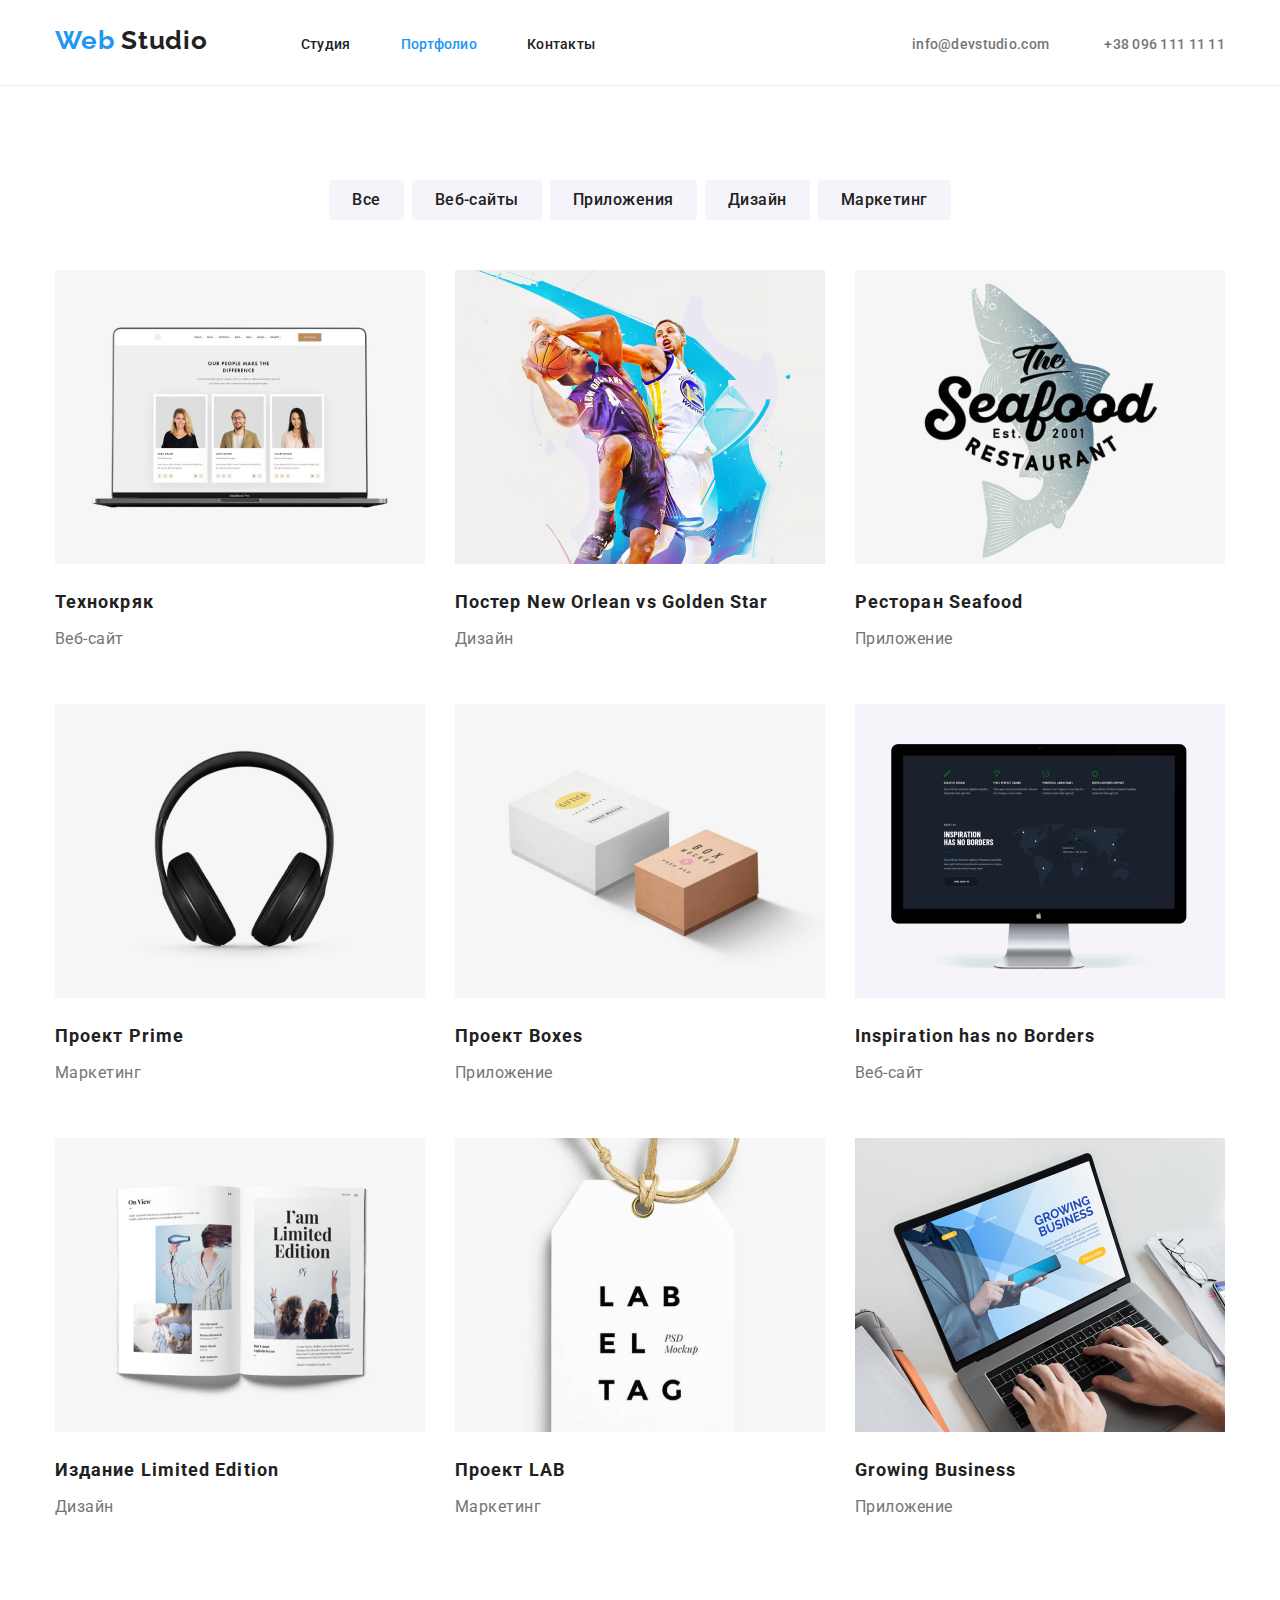
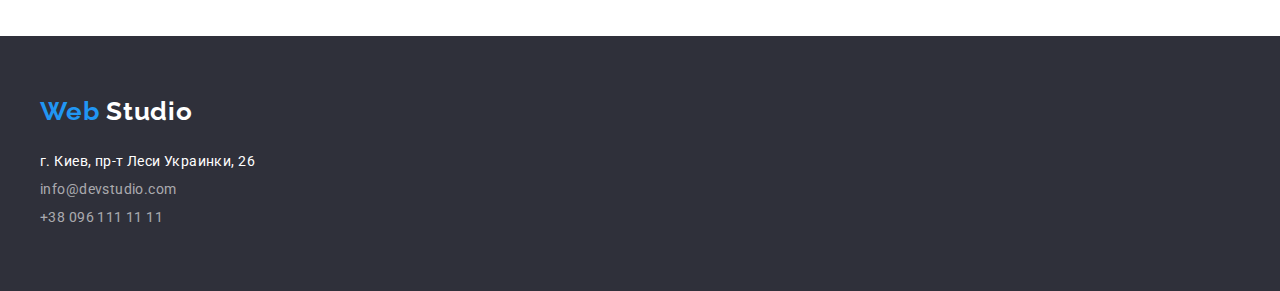
==== commit 13f8dab3: "виправив відстані в портфоліо" ====
--- a/portfolio.html
+++ b/portfolio.html
@@ -52,15 +52,15 @@
     <section class="our_projects">
       <div class="container">
       <ul class="our_projects__list">
-        <li class="our_projects__item"><img src="./images/portfolio/p-folio_tehnokriak.jpg" alt="Веб-сайты" width="370px" height="294px" > <h2 class="our_projects__title"> Технокряк</h2> <p class="our_projects__descript">Веб-сайт </p> </li>
-        <li class="our_projects__item"><img src="./images/portfolio/p-folio_poster_New_Orlean.jpg" alt="Постери" width="370px" height="294px" > <h2 class="our_projects__title">Постер New Orlean vs Golden Star </h2> <p class="our_projects__descript">Дизайн </p> </li>
-        <li class="our_projects__item"><img src="./images/portfolio/p-folio_restaurant_Seafood.jpg" alt="ресторани" width="370px" height="294px" > <h2 class="our_projects__title">Ресторан Seafood </h2> <p class="our_projects__descript"> Приложение</p> </li>
-        <li class="our_projects__item"><img src="./images/portfolio/p-folio_Project_Prime.jpg" alt="Проект Прайм" width="370px" height="294px" > <h2 class="our_projects__title"> Проект Prime</h2> <p class="our_projects__descript"> Маркетинг</p> </li>
-        <li class="our_projects__item"><img src="./images/portfolio/p-folio_project_Boxes.jpg" alt="project  Boxes" width="370px" height="294px" > <h2 class="our_projects__title">Проект Boxes </h2> <p class="our_projects__descript">Приложение </p> </li>
-        <li class="our_projects__item"><img src="./images/portfolio/p-folio_Inspiration_has_no_Borders.jpg" alt="Inspiration has no Borders" width="370px" height="294px" > <h2 class="our_projects__title"> Inspiration has no Borders</h2> <p class="our_projects__descript">Веб-сайт </p> </li>
-        <li class="our_projects__item"><img src="./images/portfolio/p-folio_publication_Limited_Edition.jpg" alt="Издание Limited Edition" width="370px" height="294px" > <h2 class="our_projects__title">Издание Limited Edition </h2> <p class="our_projects__descript"> Дизайн</p> </li>
-        <li class="our_projects__item"><img src="./images/portfolio/p-folio_project_LAB.jpg" alt="Проект LAB" width="370px" height="294px" > <h2 class="our_projects__title"> Проект LAB</h2> <p class="our_projects__descript"> Маркетинг</p> </li>
-        <li class="our_projects__item"><img src="./images/portfolio/p-folio_Growing_Business.jpg" alt="Growing Business" width="370px" height="294px" > <h2 class="our_projects__title">Growing Business </h2> <p class="our_projects__descript">Приложение </p> </li>
+        <li class="our_projects__item"><img class="our_projects__img" src="./images/portfolio/p-folio_tehnokriak.jpg" alt="Веб-сайты" width="370px" height="294px" > <h2 class="our_projects__title"> Технокряк</h2> <p class="our_projects__descript">Веб-сайт </p> </li>
+        <li class="our_projects__item"><img class="our_projects__img" src="./images/portfolio/p-folio_poster_New_Orlean.jpg" alt="Постери" width="370px" height="294px" > <h2 class="our_projects__title">Постер New Orlean vs Golden Star </h2> <p class="our_projects__descript">Дизайн </p> </li>
+        <li class="our_projects__item"><img class="our_projects__img" src="./images/portfolio/p-folio_restaurant_Seafood.jpg" alt="ресторани" width="370px" height="294px" > <h2 class="our_projects__title">Ресторан Seafood </h2> <p class="our_projects__descript"> Приложение</p> </li>
+        <li class="our_projects__item"><img class="our_projects__img" src="./images/portfolio/p-folio_Project_Prime.jpg" alt="Проект Прайм" width="370px" height="294px" > <h2 class="our_projects__title"> Проект Prime</h2> <p class="our_projects__descript"> Маркетинг</p> </li>
+        <li class="our_projects__item"><img class="our_projects__img" src="./images/portfolio/p-folio_project_Boxes.jpg" alt="project  Boxes" width="370px" height="294px" > <h2 class="our_projects__title">Проект Boxes </h2> <p class="our_projects__descript">Приложение </p> </li>
+        <li class="our_projects__item"><img class="our_projects__img" src="./images/portfolio/p-folio_Inspiration_has_no_Borders.jpg" alt="Inspiration has no Borders" width="370px" height="294px" > <h2 class="our_projects__title"> Inspiration has no Borders</h2> <p class="our_projects__descript">Веб-сайт </p> </li>
+        <li class="our_projects__item"><img class="our_projects__img" src="./images/portfolio/p-folio_publication_Limited_Edition.jpg" alt="Издание Limited Edition" width="370px" height="294px" > <h2 class="our_projects__title">Издание Limited Edition </h2> <p class="our_projects__descript"> Дизайн</p> </li>
+        <li class="our_projects__item"><img class="our_projects__img" src="./images/portfolio/p-folio_project_LAB.jpg" alt="Проект LAB" width="370px" height="294px" > <h2 class="our_projects__title"> Проект LAB</h2> <p class="our_projects__descript"> Маркетинг</p> </li>
+        <li class="our_projects__item"><img class="our_projects__img" src="./images/portfolio/p-folio_Growing_Business.jpg" alt="Growing Business" width="370px" height="294px" > <h2 class="our_projects__title">Growing Business </h2> <p class="our_projects__descript">Приложение </p> </li>
       </ul>
       </div>
     </section>
--- a/css/styles.css
+++ b/css/styles.css
@@ -35,13 +35,19 @@
     /* background-color: turquoise; */
   }
 
+  img {
+    display: block;
+     max-width: 100%;
+     object-fit: cover;
+  }
+
 .container {
 width: 1200px;
 padding-right: 15px;
 padding-left: 15px;
 margin-left: auto;
 margin-right: auto;
-outline: 2px solid var(--fix);
+/* outline: 2px solid var(--fix); */
 }
 
 
@@ -127,7 +133,7 @@
 font-weight: bold;
 font-size: 16px;
 line-height: 1.875;
-align-items: center;
+/* align-items: center; */
 text-align: center;
 letter-spacing: 0.06em;
 color: var(--dark-background-color);
@@ -214,8 +220,12 @@
     display: flex;
   }
   .specialty__item {
-    margin-right: 30px;
+    /* margin-right: 30px;
     width: calc((100% - 60px) / 3);
+    flex-basis: calc((100% - 60px)/3); */
+  }
+  .specialty__item + .specialty__item {
+    margin-left: 30px;
   }
 
      /* =====надання фоткам адаптації===== */
@@ -293,6 +303,9 @@
 .our_projects {
   margin-bottom: 94px;
 }
+.our_projects__img {
+  margin-bottom: 20px;
+}
 .our_projects__title {
   font-family: Roboto;
 font-weight: bold;
@@ -300,6 +313,8 @@
 line-height: 2;
 letter-spacing: 0.06em;
 color:var(--font-color);
+
+margin-bottom: 4px;
 }
 .our_projects__descript {
   font-family: Roboto;
@@ -308,6 +323,9 @@
 line-height: 1.875;
 letter-spacing: 0.03em;
 color: var(--descript-color);
+
+margin-top: 0px;
+margin-bottom: 20px;
 }
 
 /* =====filter===== */
@@ -331,7 +349,7 @@
   .our_projects__item:not(:nth-child(3n)) {
     margin-right: 30px;
   }
-  our_projects__item:not(:nth-last-child(-n+3)) {
+  .our_projects__item:not(:nth-last-child(-n+3)) {
     margin-bottom: 30px;
   } 
 
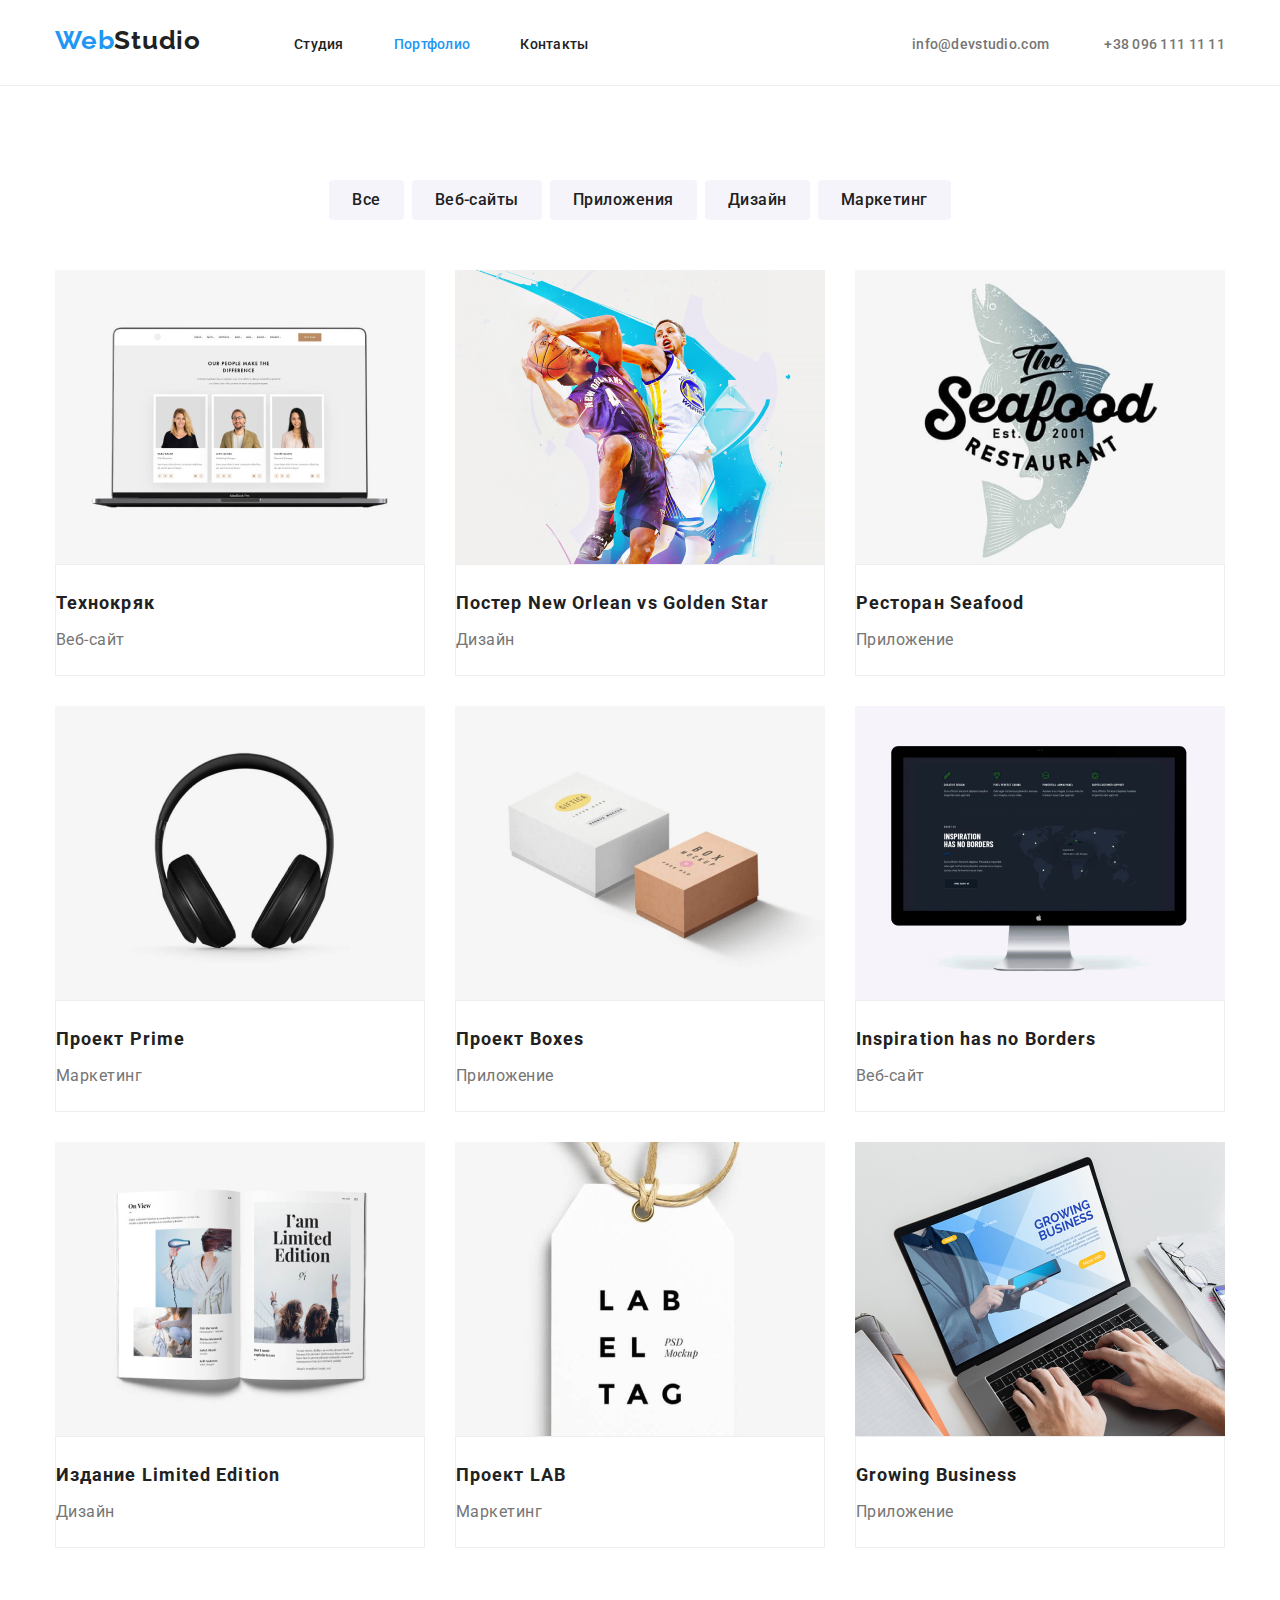
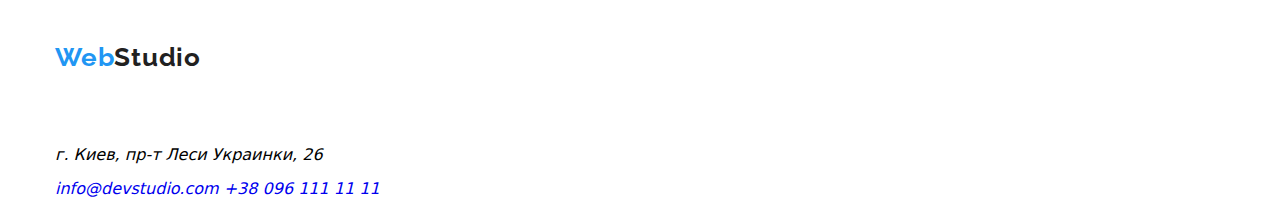
==== commit d5533e85: "поправив лого зробив опис карток" ====
--- a/portfolio.html
+++ b/portfolio.html
@@ -19,7 +19,7 @@
     <div class="container leveling">
     <nav class="header__nav">
       <a class="logo" href="./index.html"> 
-        <p>Web <span class="logo_Studio">Studio</span> </p>
+        <p>Web<span class="logo_Studio">Studio</span> </p>
       </a>
       <ul class="header__list"> 
         <li class="item"> <a class="link"  href="./index.html">Студия</a> </li>
@@ -52,15 +52,33 @@
     <section class="our_projects">
       <div class="container">
       <ul class="our_projects__list">
-        <li class="our_projects__item"><img class="our_projects__img" src="./images/portfolio/p-folio_tehnokriak.jpg" alt="Веб-сайты" width="370px" height="294px" > <h2 class="our_projects__title"> Технокряк</h2> <p class="our_projects__descript">Веб-сайт </p> </li>
-        <li class="our_projects__item"><img class="our_projects__img" src="./images/portfolio/p-folio_poster_New_Orlean.jpg" alt="Постери" width="370px" height="294px" > <h2 class="our_projects__title">Постер New Orlean vs Golden Star </h2> <p class="our_projects__descript">Дизайн </p> </li>
-        <li class="our_projects__item"><img class="our_projects__img" src="./images/portfolio/p-folio_restaurant_Seafood.jpg" alt="ресторани" width="370px" height="294px" > <h2 class="our_projects__title">Ресторан Seafood </h2> <p class="our_projects__descript"> Приложение</p> </li>
-        <li class="our_projects__item"><img class="our_projects__img" src="./images/portfolio/p-folio_Project_Prime.jpg" alt="Проект Прайм" width="370px" height="294px" > <h2 class="our_projects__title"> Проект Prime</h2> <p class="our_projects__descript"> Маркетинг</p> </li>
-        <li class="our_projects__item"><img class="our_projects__img" src="./images/portfolio/p-folio_project_Boxes.jpg" alt="project  Boxes" width="370px" height="294px" > <h2 class="our_projects__title">Проект Boxes </h2> <p class="our_projects__descript">Приложение </p> </li>
-        <li class="our_projects__item"><img class="our_projects__img" src="./images/portfolio/p-folio_Inspiration_has_no_Borders.jpg" alt="Inspiration has no Borders" width="370px" height="294px" > <h2 class="our_projects__title"> Inspiration has no Borders</h2> <p class="our_projects__descript">Веб-сайт </p> </li>
-        <li class="our_projects__item"><img class="our_projects__img" src="./images/portfolio/p-folio_publication_Limited_Edition.jpg" alt="Издание Limited Edition" width="370px" height="294px" > <h2 class="our_projects__title">Издание Limited Edition </h2> <p class="our_projects__descript"> Дизайн</p> </li>
-        <li class="our_projects__item"><img class="our_projects__img" src="./images/portfolio/p-folio_project_LAB.jpg" alt="Проект LAB" width="370px" height="294px" > <h2 class="our_projects__title"> Проект LAB</h2> <p class="our_projects__descript"> Маркетинг</p> </li>
-        <li class="our_projects__item"><img class="our_projects__img" src="./images/portfolio/p-folio_Growing_Business.jpg" alt="Growing Business" width="370px" height="294px" > <h2 class="our_projects__title">Growing Business </h2> <p class="our_projects__descript">Приложение </p> </li>
+        <li class="our_projects__item"> <a href=""> <img class="our_projects__img" src="./images/portfolio/p-folio_tehnokriak.jpg" alt="Веб-сайты" width="370px" height="294px" > 
+          <footer class="our_projects__footer">
+          <h2 class="our_projects__title"> Технокряк</h2> <p class="our_projects__descript">Веб-сайт </p> </footer> </a> </li>
+        <li class="our_projects__item"> <a href=""> <img class="our_projects__img" src="./images/portfolio/p-folio_poster_New_Orlean.jpg" alt="Постери" width="370px" height="294px" > 
+          <footer class="our_projects__footer">
+          <h2 class="our_projects__title">Постер New Orlean vs Golden Star </h2> <p class="our_projects__descript">Дизайн </p> </footer> </a> </li>
+        <li class="our_projects__item"> <a href=""> <img class="our_projects__img" src="./images/portfolio/p-folio_restaurant_Seafood.jpg" alt="ресторани" width="370px" height="294px" > 
+          <footer class="our_projects__footer">
+          <h2 class="our_projects__title">Ресторан Seafood </h2> <p class="our_projects__descript"> Приложение</p> </footer> </a> </li>
+        <li class="our_projects__item"> <a href=""> <img class="our_projects__img" src="./images/portfolio/p-folio_Project_Prime.jpg" alt="Проект Прайм" width="370px" height="294px" > 
+          <footer class="our_projects__footer">
+          <h2 class="our_projects__title"> Проект Prime</h2> <p class="our_projects__descript"> Маркетинг</p> </footer> </a> </li>
+        <li class="our_projects__item"> <a href=""> <img class="our_projects__img" src="./images/portfolio/p-folio_project_Boxes.jpg" alt="project  Boxes" width="370px" height="294px" > 
+          <footer class="our_projects__footer">
+          <h2 class="our_projects__title">Проект Boxes </h2> <p class="our_projects__descript">Приложение </p> </footer> </a> </li>
+        <li class="our_projects__item"> <a href=""> <img class="our_projects__img" src="./images/portfolio/p-folio_Inspiration_has_no_Borders.jpg" alt="Inspiration has no Borders" width="370px" height="294px" > 
+          <footer class="our_projects__footer">
+          <h2 class="our_projects__title"> Inspiration has no Borders</h2> <p class="our_projects__descript">Веб-сайт </p> </footer> </a> </li>
+        <li class="our_projects__item"> <a href=""> <img class="our_projects__img" src="./images/portfolio/p-folio_publication_Limited_Edition.jpg" alt="Издание Limited Edition" width="370px" height="294px" > 
+          <footer class="our_projects__footer">
+          <h2 class="our_projects__title">Издание Limited Edition </h2> <p class="our_projects__descript"> Дизайн</p> </footer> </a> </li>
+        <li class="our_projects__item"> <a href=""> <img class="our_projects__img" src="./images/portfolio/p-folio_project_LAB.jpg" alt="Проект LAB" width="370px" height="294px" > 
+          <footer class="our_projects__footer">
+          <h2 class="our_projects__title"> Проект LAB</h2> <p class="our_projects__descript"> Маркетинг</p> </footer> </a> </li>
+        <li class="our_projects__item"> <a href=""> <img class="our_projects__img" src="./images/portfolio/p-folio_Growing_Business.jpg" alt="Growing Business" width="370px" height="294px" > 
+          <footer class="our_projects__footer">
+          <h2 class="our_projects__title">Growing Business </h2> <p class="our_projects__descript">Приложение </p> </footer> </a> </li>
       </ul>
       </div>
     </section>
@@ -70,7 +88,7 @@
   <footer>
     <div class="container">
     <a class="logo" href="./index.html"> 
-      <p>Web <span class="logo_Studio">Studio</span> </p>
+      <p>Web<span class="logo_Studio">Studio</span> </p>
       </a>
     <address>
       <p class="footer-address">г. Киев, пр-т Леси Украинки, 26</p>
--- a/css/styles.css
+++ b/css/styles.css
@@ -39,6 +39,7 @@
     display: block;
      max-width: 100%;
      object-fit: cover;
+     height: auto;
   }
 
 .container {
@@ -127,6 +128,8 @@
 .hero__bloс {padding:200px 0px;}
 
   /* =====button===== */
+  .button {cursor: pointer;
+  }
   .hero .button {
 font-family: Roboto;
 font-style: normal;
@@ -188,7 +191,9 @@
   display: flex;}
 
 .advantages__item:not(:last-child) {margin-right: 30px;
-/* width: calc((100% - 90px) / 3); */
+}
+.advantages__item {
+  width: calc((100% - 90px) / 3);
 }
 
 .advantages__title{
@@ -273,7 +278,12 @@
   margin-bottom: 50px;
 }
 .team__img {
-  margin-bottom: 30px;
+}
+.team__footer {
+  padding-bottom: 30px;
+  padding-top: 30px;
+  box-shadow: 0px 1px 3px rgba(0, 0, 0, 0.12), 0px 1px 1px rgba(0, 0, 0, 0.14), 0px 2px 1px rgba(0, 0, 0, 0.2);
+border-radius: 0px 0px 4px 4px;
 }
 .team__subtitle {font-family: Roboto;
   font-weight: 500;
@@ -294,7 +304,7 @@
 letter-spacing: 0.03em;
 color:var(--descript-color);
 
-margin-bottom: 30px;
+margin-bottom: 0px;
 margin-top: 0px;
   }
 
@@ -304,7 +314,14 @@
   margin-bottom: 94px;
 }
 .our_projects__img {
-  margin-bottom: 20px;
+  }
+.our_projects__footer {
+  padding-top: 20px;
+  padding-bottom: 20px;
+
+  background: #FFFFFF;
+border: 1px solid #EEEEEE;
+box-sizing: border-box;
 }
 .our_projects__title {
   font-family: Roboto;
@@ -325,7 +342,7 @@
 color: var(--descript-color);
 
 margin-top: 0px;
-margin-bottom: 20px;
+margin-bottom: 0px;
 }
 
 /* =====filter===== */
@@ -354,22 +371,22 @@
   } 
 
   /* =====footer===== */
-footer .container {
+.page-footer .container {
   padding:60px 0px ;}
-footer p {
+.page-footer p {
   margin-top: 0px;
   margin-bottom: 0px;}
-footer .logo {
+.page-footer .logo {
   display: inline-block;
   margin-right: 0px;
   padding-bottom: 20px;
 }
-footer .logo_Studio {
+.page-footer .logo_Studio {
   color: var(--dark-background-color);}
-footer {
+.page-footer {
   background-color: #2F303A;
 }
-footer address { 
+.page-footer address { 
   color: var(--dark-background-color);
   font-family: Roboto;
   letter-spacing: 0.03em;
@@ -381,7 +398,7 @@
   flex-direction: column;
   font-style: normal;
   }
-footer address a {
+.page-footer address a {
   color: rgba(255, 255, 255, 0.6);
  }
 
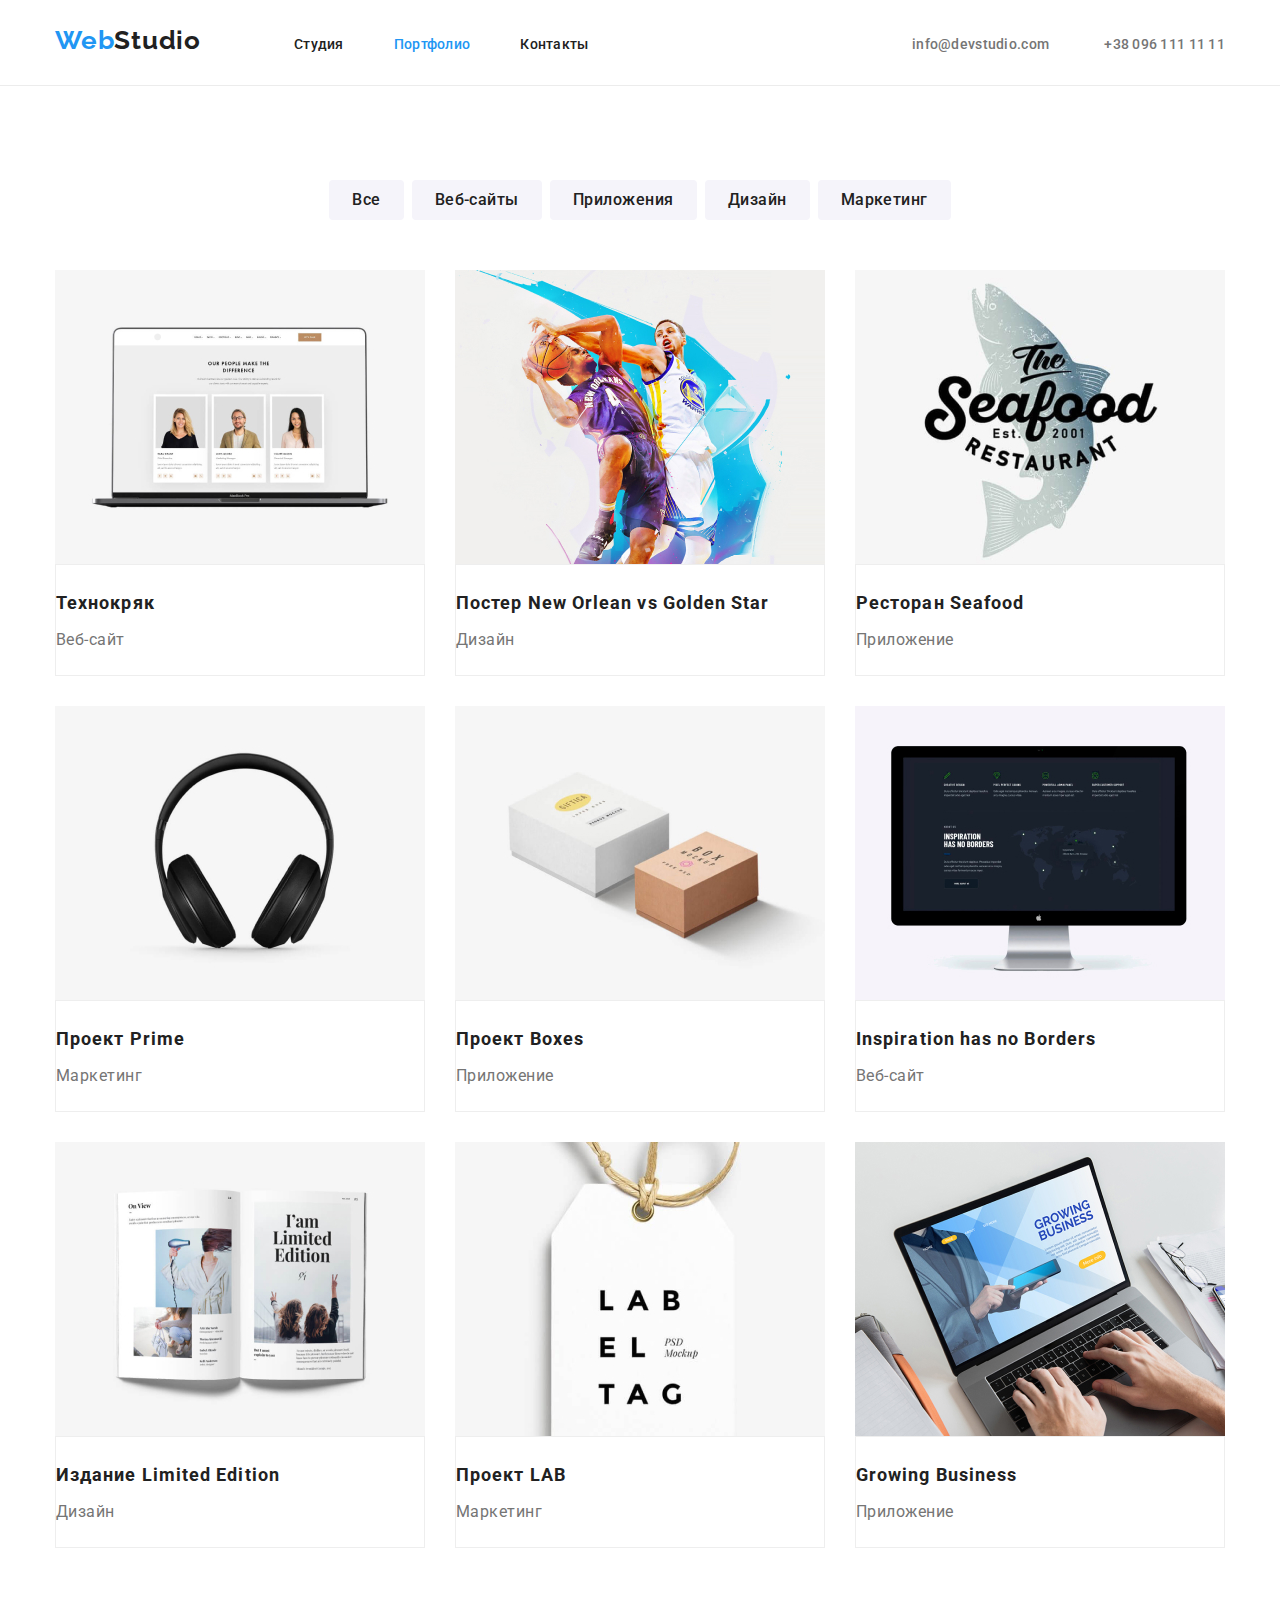
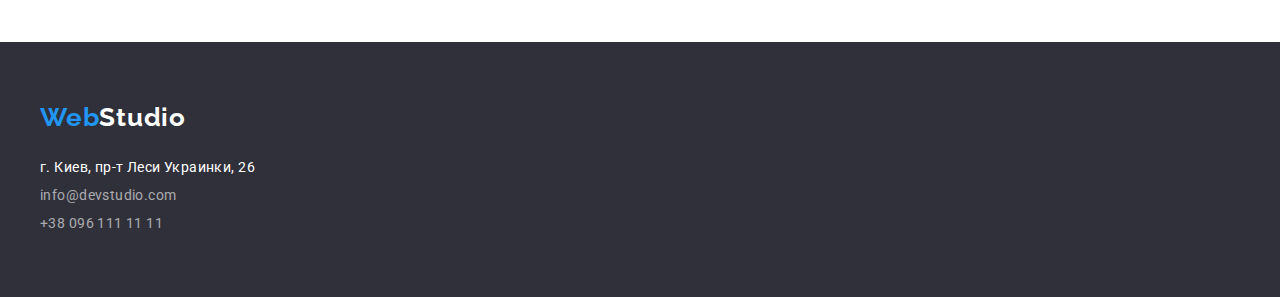
==== commit 81007735: "dfdd" ====
--- a/portfolio.html
+++ b/portfolio.html
@@ -35,10 +35,11 @@
   </header>
 
   <main>
-    <!-- фільтер -->
-    <section class="filter">
+      <!-- наші проекти  -->
+    <section class="our_projects filter section__joint">
       <div class="container">
-      <h1 class="visually-hidden" >Portfolio</h1>
+              <!-- фільтер -->
+        <h1 class="visually-hidden" >Portfolio</h1>
       <ul class="filter__list">
         <li class="filter__item"> <button class="button" type="button">Все</button> </li>
         <li class="filter__item"> <button class="button" type="button">Веб-сайты</button> </li>
@@ -46,11 +47,7 @@
         <li class="filter__item"> <button class="button" type="button">Дизайн</button> </li>
         <li class="filter__item"> <button class="button" type="button">Маркетинг</button> </li>
       </ul>
-      </div>
-    </section>
-   <!-- наші проекти  -->
-    <section class="our_projects">
-      <div class="container">
+
       <ul class="our_projects__list">
         <li class="our_projects__item"> <a href=""> <img class="our_projects__img" src="./images/portfolio/p-folio_tehnokriak.jpg" alt="Веб-сайты" width="370px" height="294px" > 
           <footer class="our_projects__footer">
@@ -81,19 +78,19 @@
           <h2 class="our_projects__title">Growing Business </h2> <p class="our_projects__descript">Приложение </p> </footer> </a> </li>
       </ul>
       </div>
-    </section>
+    </>
   </main>
 
   <!-- футер -->
-  <footer>
+  <footer class="page-footer">
     <div class="container">
     <a class="logo" href="./index.html"> 
       <p>Web<span class="logo_Studio">Studio</span> </p>
       </a>
     <address>
       <p class="footer-address">г. Киев, пр-т Леси Украинки, 26</p>
-      <a href="mailto:info@devstudio.com">info@devstudio.com</a>
-      <a href="tell:+380961111111">+38 096 111 11 11</a>
+      <a class="footer_link" href="mailto:info@devstudio.com">info@devstudio.com</a>
+      <a class="footer_link" href="tell:+380961111111">+38 096 111 11 11</a>
     </address>
   </div>
   </footer>
--- a/css/styles.css
+++ b/css/styles.css
@@ -93,7 +93,8 @@
   font-size: 14px;
   line-height: 1.143;
   letter-spacing: 0.02em;
- color: var(--descript-color);}
+ color: var(--descript-color);
+}
  .addres-link:hover, .addres-link:focus {
 color: var(--logo-color);
  }
@@ -111,10 +112,15 @@
     border-bottom: 1px solid #ECECEC;}
     main p {margin-bottom: 0px;}
 
+    
+    /* =====section===== */
+    .section__joint {
+      padding: 94px 0px;
+    }
+
 /* =====hero===== */
 .hero {
-  text-align: center;
-  background-color: #2F303A;}
+   background-color: #2F303A;}
 .hero .title { 
   font-family: Roboto;
   font-weight: 900;
@@ -125,7 +131,12 @@
   color: var(--dark-background-color) ; 
 
 margin-bottom: 30px ;}
-.hero__bloс {padding:200px 0px;}
+.hero__bloс {
+  margin-right: auto;
+  margin-left: auto;
+  padding:200px 0px;
+ max-width: 696px;
+ text-align: center;}
 
   /* =====button===== */
   .button {cursor: pointer;
@@ -219,15 +230,13 @@
 
   /* =====specialty===== */
   .specialty {
-    padding: 94px 0px;
-  }
+      }
   .specialty__list {
     display: flex;
   }
   .specialty__item {
-    /* margin-right: 30px;
     width: calc((100% - 60px) / 3);
-    flex-basis: calc((100% - 60px)/3); */
+    /* flex-basis: calc((100% - 60px)/3); */
   }
   .specialty__item + .specialty__item {
     margin-left: 30px;
@@ -257,14 +266,15 @@
 /* =====team===== */
 .team {
   background-color: var(--background-button);
-  padding: 94px 0px;
-}
+  }
 .team__list {
   display: flex;
 }
 .team__item + .team__item { 
   margin-left: 30px ;
-
+}
+.team__item {
+  width: calc((100% - 90px)/3);
 }
 .team__title{
   font-family: Roboto;
@@ -279,7 +289,7 @@
 }
 .team__img {
 }
-.team__footer {
+.team__card {
   padding-bottom: 30px;
   padding-top: 30px;
   box-shadow: 0px 1px 3px rgba(0, 0, 0, 0.12), 0px 1px 1px rgba(0, 0, 0, 0.14), 0px 2px 1px rgba(0, 0, 0, 0.2);
@@ -310,9 +320,10 @@
 
   
 /* =====Portfolio===== */
+.our_projects a {
+  display: block;}
 .our_projects {
-  margin-bottom: 94px;
-}
+  }
 .our_projects__img {
   }
 .our_projects__footer {
@@ -347,12 +358,11 @@
 
 /* =====filter===== */
 .filter {
-  margin-bottom: 50px;
-  margin-top: 94px;
-}
+  }
 .filter__list {
   display: flex;
   justify-content: center;
+  margin-bottom: 50px;
 }
 .filter__item:not(:last-child) {
   margin-right: 8px;
@@ -369,6 +379,9 @@
   .our_projects__item:not(:nth-last-child(-n+3)) {
     margin-bottom: 30px;
   } 
+  .our_projects__item {
+    width: calc((100% - 60px)/3);
+  }
 
   /* =====footer===== */
 .page-footer .container {
@@ -397,6 +410,9 @@
   display: flex;
   flex-direction: column;
   font-style: normal;
+  }
+  .footer_link:hover, .footer_link:focus { 
+ color: var(--logo-color);
   }
 .page-footer address a {
   color: rgba(255, 255, 255, 0.6);
